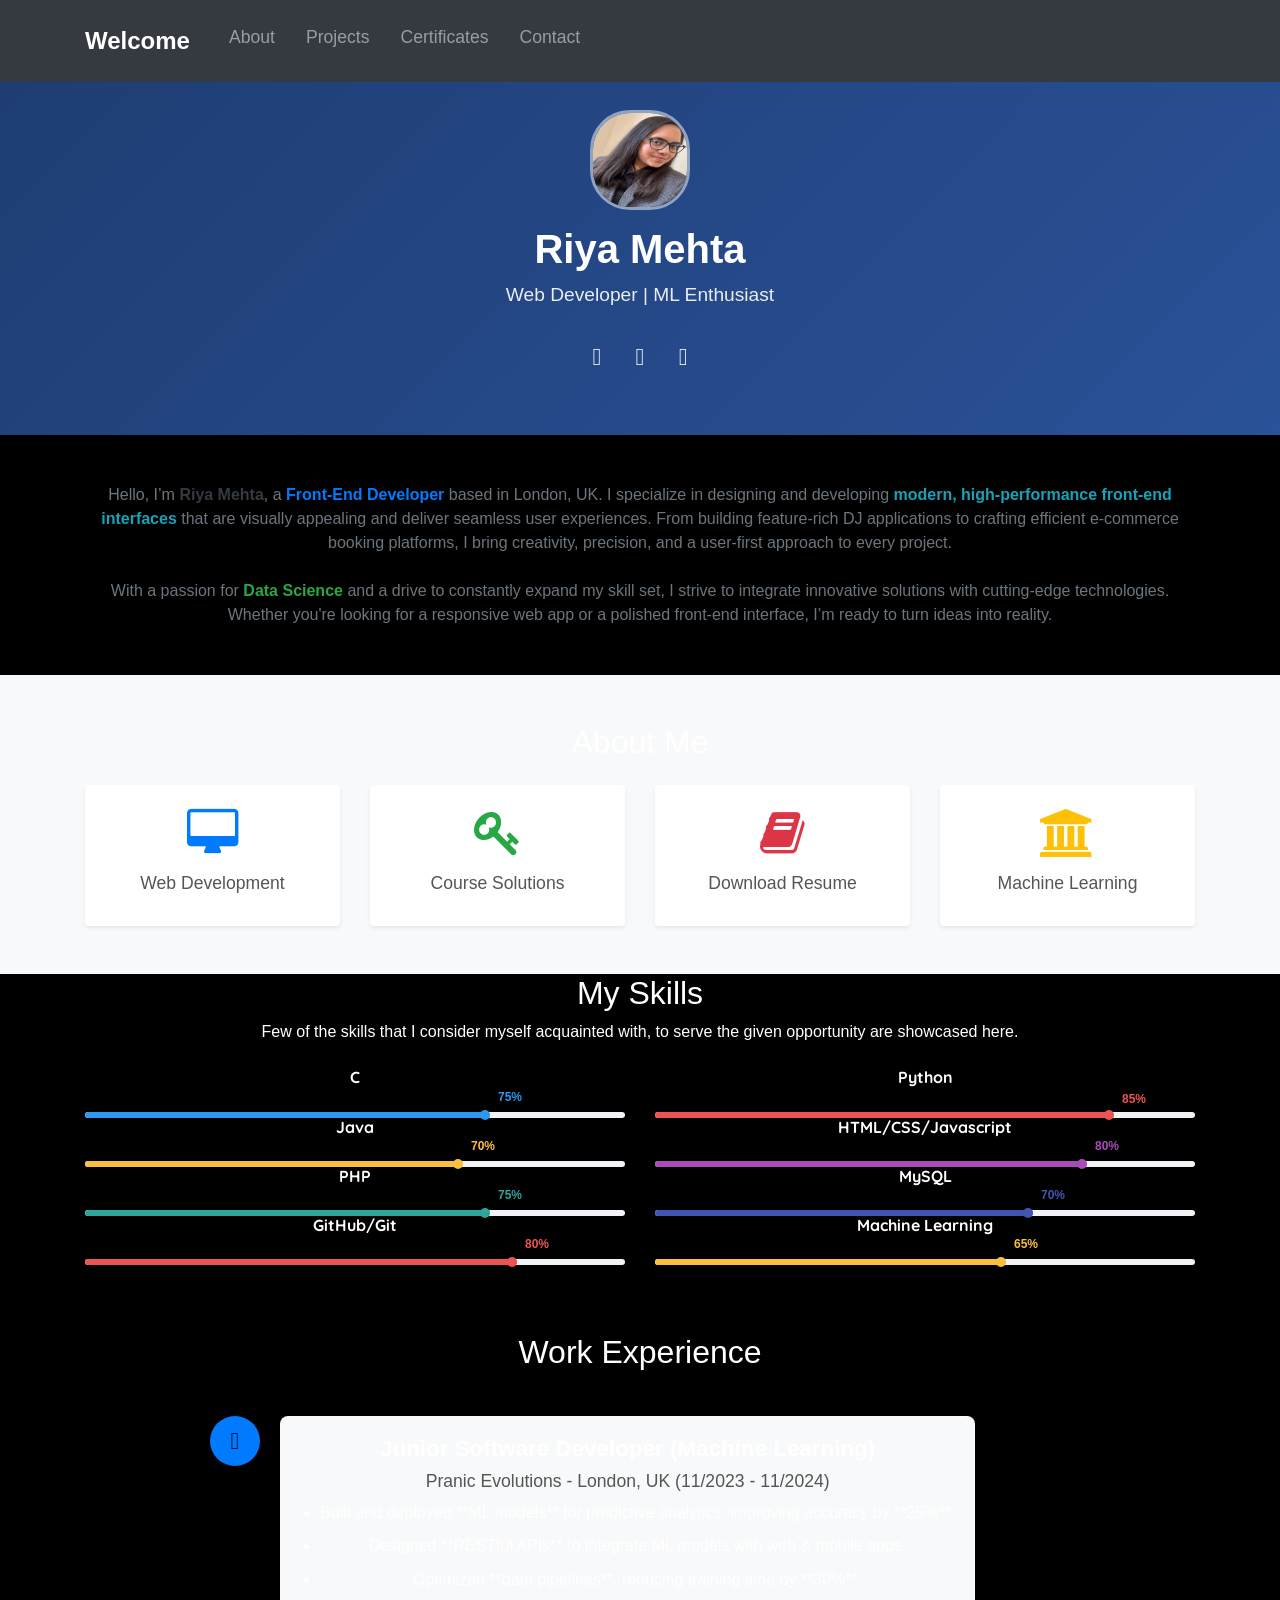
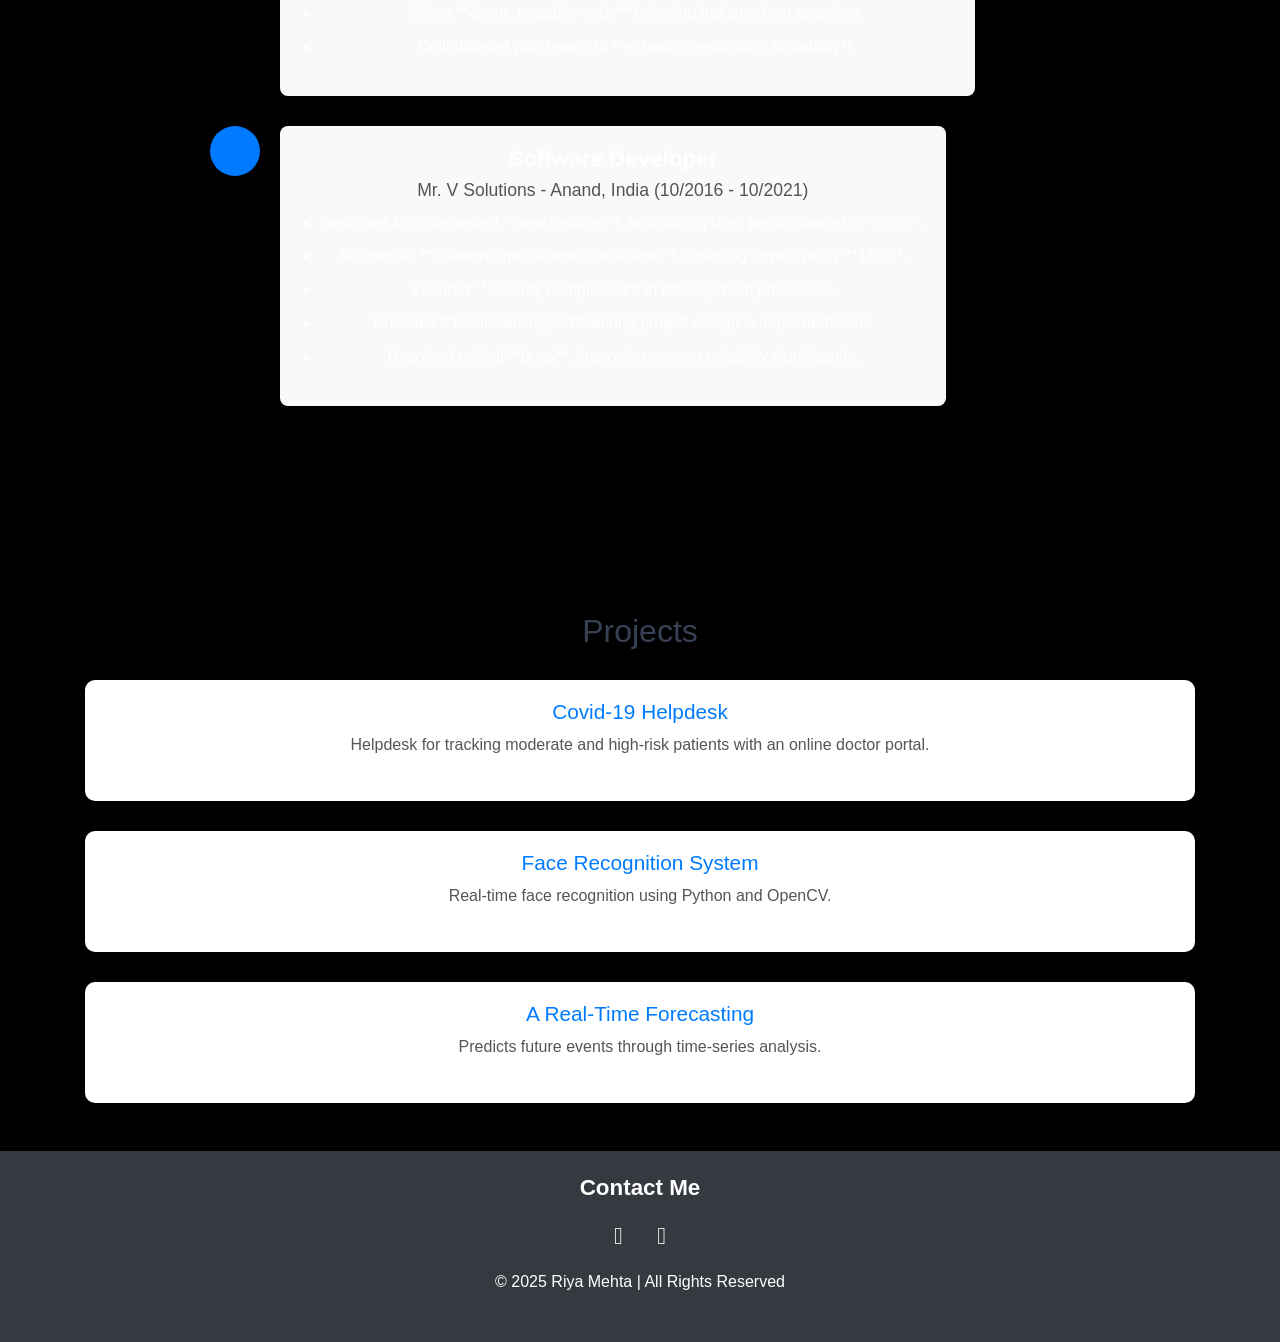
==== index.html @ 091dd5ef "Update index.html" ====
<!DOCTYPE html>
<html lang="en">
<head>
    <meta charset="UTF-8">
    <meta name="viewport" content="width=device-width, initial-scale=1.0">
    <title>Riya Mehta Portfolio</title>
	<!-- Bootstrap & Fonts -->
    <meta http-equiv="X-UA-Compatible" content="IE=edge">
<link rel="shortcut icon" href="https://img.icons8.com/color/48/000000/hearts.png" type="image/x-icon" />
<link rel="stylesheet" href="https://stackpath.bootstrapcdn.com/bootstrap/4.3.1/css/bootstrap.min.css"
            integrity="sha384-ggOyR0iXCbMQv3Xipma34MD+dH/1fQ784/j6cY/iJTQUOhcWr7x9JvoRxT2MZw1T" crossorigin="anonymous">
            <link rel="stylesheet" href="https://cdnjs.cloudflare.com/ajax/libs/font-awesome/4.7.0/css/font-awesome.min.css">
        <link rel='stylesheet' href='https://fonts.googleapis.com/css?family=Indie+Flower'>
        <link rel='stylesheet' href='https://maxcdn.bootstrapcdn.com/font-awesome/4.5.0/css/font-awesome.min.css'>
        <link href="https://fonts.googleapis.com/css?family=Quicksand:300,400,500,700" rel="stylesheet">
        <link href="https://fonts.googleapis.com/css?family=Playfair+Display:400,400i,700" rel="stylesheet">

        <link rel="stylesheet" href="css/style.css">
        <link rel="stylesheet" href="css/animate.css">
        <link rel="stylesheet" href="css/flexslider.css">
        <link rel="stylesheet" href="css/services.css">

    </head>
    <body> <!-- Navigation Menu -->
    <nav class="navbar navbar-expand-lg navbar-dark bg-dark fixed-top">
        <div class="container">
            <a class="navbar-brand" href="#">Welcome</a>
            <button class="navbar-toggler" type="button" data-bs-toggle="collapse" data-bs-target="#navbarNav">
                <span class="navbar-toggler-icon"></span>
            </button>
            <div class="collapse navbar-collapse" id="navbarNav">
                <ul class="navbar-nav ms-auto">
                    <li class="nav-item"><a class="nav-link" href="#about.html">About</a></li>
                    <li class="nav-item"><a class="nav-link" href="#projects.html">Projects</a></li>
                    <li class="nav-item"><a class="nav-link" href="#certificates.html">Certificates</a></li>
                    <li class="nav-item"><a class="nav-link" href="#contact.html">Contact</a></li>
                </ul>
            </div>
        </div>
    </nav>
    <header class="header text-center">
    <div class="container">
        <img class="profile-img" src="img/myphoto.jpeg" alt="Profile">
        <h1 class="name">Riya Mehta</h1>
        <p class="tagline">Web Developer | ML Enthusiast</p>
        <div class="social-icons">
            <a href="https://github.com/21-ri" class="icon github"><i class="fab fa-github"></i></a>
            <a href="https://www.youtube.com/channel/UCoXu9qyuPBVsBDLr-6SK8CA" class="icon youtube"><i class="fab fa-youtube"></i></a>
            <a href="https://www.linkedin.com/in/riya-mehtap" class="icon linkedin"><i class="fab fa-linkedin"></i></a>
        </div>
    </div>
</header>
 <div class="content container p-4 shadow-lg rounded">
    <h2 class="section-title text-center mb-4"></h2>
    <p class="summary-text text-muted fs-5">
        Hello, I’m <strong class="text-dark">Riya Mehta</strong>, a <strong class="text-primary">Front-End Developer</strong> based in London, UK. I specialize in designing and developing 
        <strong class="text-info">modern, high-performance front-end interfaces</strong> that are visually appealing and deliver seamless user experiences. From building feature-rich DJ applications 
        to crafting efficient e-commerce booking platforms, I bring creativity, precision, and a user-first approach to every project.
    </p>
    <p class="summary-text text-muted fs-5">
        With a passion for <strong class="text-success">Data Science</strong> and a drive to constantly expand my skill set, I strive to integrate innovative solutions with cutting-edge technologies. 
        Whether you're looking for a responsive web app or a polished front-end interface, I’m ready to turn ideas into reality.
    </p>
</div>

   <section class="colorlib-about py-5 bg-light" data-section="about">
    <div class="container">
        <h2 class="text-center mb-4">About Me</h2>
        <div class="row row-cols-1 row-cols-md-2 row-cols-lg-4 g-4">
            
            <div class="col">
                <a href="web_projects/index.html" class="text-decoration-none">
                    <div class="card text-center shadow-sm p-4 border-0 service-box">
                        <i class="fa fa-desktop fa-3x text-primary mb-3"></i>
                        <h4 class="fw-bold">Web Development</h4>
                    </div>
                </a>
            </div>

            <div class="col">
                <a href="web_projects/index2.html" class="text-decoration-none">
                    <div class="card text-center shadow-sm p-4 border-0 service-box">
                        <i class="fa fa-key fa-3x text-success mb-3"></i>
                        <h4 class="fw-bold">Course Solutions</h4>
                    </div>
                </a>
            </div>

            <div class="col">
                <a href="web_projects/index3.html" class="text-decoration-none">
                    <div class="card text-center shadow-sm p-4 border-0 service-box">
                        <i class="fa fa-book fa-3x text-danger mb-3"></i>
                        <h4 class="fw-bold">Download Resume</h4>
                    </div>
                </a>
            </div>

            <div class="col">
                <a href="web_projects/index4.html" class="text-decoration-none">
                    <div class="card text-center shadow-sm p-4 border-0 service-box">
                        <i class="fa fa-university fa-3x text-warning mb-3"></i>
                        <h4 class="fw-bold">Machine Learning</h4>
                    </div>
                </a>
            </div>

        </div>
    </div>
</section>

    <section class="skills-call-container" class="text-center mb-4>
        <!-- Skills Section -->
        <div id="skills-section" >
          <h2> My Skills </h2>
          <p class="animate-box" data-animate-effect="fadeInLeft">Few of the skills that I consider myself
            acquainted with, to serve the given opportunity are showcased here.</p>
        <div class="container">
            <div class="row">
                <script type="text/javascript">
                    var skills = ["C", "Python", "Java", "HTML/CSS/Javascript", "PHP", "MySQL", "GitHub/Git",
                        "Machine Learning"
                    ];
                    var value = [75, 85, 70, 80, 75, 70, 80, 65];
                    for (let i = 0; i < skills.length; i++) {
                        var dir = (i % 2 == 0) ? "Right" : "Left";
                        document.write(
                            '<div class="col-md-6 animate-box" data-animate-effect="fadeIn' + dir + '">\
                          <div class="progress-wrap">\
                              <h3>' + skills[i] + '</h3>\
                              <div class="progress">\
                                  <div class="progress-bar color-' + (i + 1) +
                            '" role="progressbar" aria-valuenow="' + value[i] +
                            '" aria-valuemin="0" aria-valuemax="100" style="width:' + value[i] + '%">\
                                      <span>' + value[i] + '%</span>\
                                  </div>\
                              </div>\
                          </div>\
                      </div>');
                    }

                </script>
            </div>
        </div></div>
    
<section id="work-experience" class="content py-5">
    <div class="container">
        <div class="experience-container">
            <h2 class="text-center mb-4">Work Experience</h2>

            <div class="timeline">
                <!-- Job 1: Pranic Evolutions -->
                <div class="timeline-item">
                    <div class="timeline-icon"><i class="fas fa-code"></i></div>
                    <div class="timeline-content">
                        <h3>Junior Software Developer (Machine Learning)</h3>
                        <h4>Pranic Evolutions - London, UK (11/2023 - 11/2024)</h4>
                        <ul>
                            <li>Built and deployed **ML models** for predictive analytics, improving accuracy by **25%**.</li>
                            <li>Designed **RESTful APIs** to integrate ML models with web & mobile apps.</li>
                            <li>Optimized **data pipelines**, reducing training time by **30%**.</li>
                            <li>Wrote **clean, reusable code** following industry best practices.</li>
                            <li>Collaborated with teams to **enhance application scalability**.</li>
                        </ul>
                    </div>
                </div>

                <!-- Job 2: Mr. V Solutions -->
                <div class="timeline-item">
                    <div class="timeline-icon"><i class="fas fa-laptop-code"></i></div>
                    <div class="timeline-content">
                        <h3>Software Developer</h3>
                        <h4>Mr. V Solutions - Anand, India (10/2016 - 10/2021)</h4>
                        <ul>
                            <li>Designed & implemented **new features**, boosting system performance by **20%**.</li>
                            <li>Automated **software maintenance workflows**, reducing downtime by **15%**.</li>
                            <li>Ensured **security compliance** in development processes.</li>
                            <li>Provided **technical support** during project design & implementation.</li>
                            <li>Resolved critical **bugs**, improving system reliability significantly.</li>
                        </ul>
                    </div>
                </div>
            </div>
        </div>
    </div>
</section>


                <div class="container">
                    <div class="row">
                        <div class="col-md-12">
                            <div class="timeline-centered">
                                <script type="text/javascript">
                                    var timeSpan = ["May 2018 - June 2018", "May 2019 - June 2019",
                                        
                                     ];
                                    
                                  
                                    var internType = [ "Wordpress Project",
                                        "Online Thearte Ticket System"
                                    ];
                                    var descriptions = [
                                        "Project on developing eCommerce website using Wordpress.",
                                        "Online ticket booking system using html,css and javascript ."   
										];
									var urls = [ " https://github.com/21-ri/Spd-Sales--wordpress.gitss"https://github.com/21-ri/OnlineThearteTicketSystem.git"
									      
									];
                                    var iclass = ["code", "user"];
                                    var color = [5, 1, 2];
                                    for (let i = 0; i < AT.length; i++) {
                                        var dir = (i % 2 == 0) ? "Right" : "Left";
                                        document.write(
                                            '<article class="timeline-entry animate-box" data-animate-effect="fadeIn' +
                                            dir + '">\
										<div class="timeline-entry-inner">\
											<div class="timeline-icon color-' + color[i] + '">\
												<i class="fa fa-' + iclass[i] + '"></i>\
											</div>\
											<div class="timeline-label">\
												<h2><a href="#">' + AT[i] + '</a> <span>' + timeSpan[i] + '</span></h2>\
												<p><strong><a href="#">' + internType[i] + '</a></strong>\
													<br> ' + descriptions[i] + '</p>\
												<p></p>\
											</div>\
										</div>\
									</article>');
                                    }

                                </script>
                                <article class="timeline-entry begin animate-box" data-animate-effect="fadeInBottom">
                                    
                                    </div>
                                </article>
                            </div>
                        </div>
                    </div>
                </div>
                <div>
        </section>

<!-- Projects Section with Slider -->
<section id="projects" class="content py-5">
    <div class="container">
        <h2 class="text-center mb-4">Projects</h2>
        <div class="owl-carousel projects-slider">
            <div class="project-card">
                <a href="https://github.com/21-ri/covid19.git" target="_blank">
                    <div class="project-content">
                        <h4>Covid-19 Helpdesk</h4>
                        <p>Helpdesk for tracking moderate and high-risk patients with an online doctor portal.</p>
                    </div>
                </a>
            </div>

            <div class="project-card">
                <a href="https://github.com/21-ri/Face-Recognition-using-Python.git" target="_blank">
                    <div class="project-content">
                        <h4>Face Recognition System</h4>
                        <p>Real-time face recognition using Python and OpenCV.</p>
                    </div>
                </a>
            </div>

            <div class="project-card">
                <a href="https://github.com/21-ri/Time-Series-Forecasting-.git" target="_blank">
                    <div class="project-content">
                        <h4>A Real-Time Forecasting</h4>
                        <p>Predicts future events through time-series analysis.</p>
                    </div>
                </a>
            </div>
        </div>
    </div>
</section>
	   

    </body>
<!-- Modern Footer -->
<footer class="footer bg-dark text-white text-center py-4">
    <div class="container">
        <h3>Contact Me</h3>
        <div class="social-icons mt-3">
            <a href="https://www.facebook.com/riy.mehta.5" class="icon facebook"><i class="fab fa-facebook"></i></a>
            <a href="mailto:riyamehta2095.rm@gmail.com" class="icon email"><i class="fas fa-envelope"></i></a>
        </div>
        <p class="mt-3">&copy; 2025 Riya Mehta | All Rights Reserved</p>
    </div>
</footer>
</html>
---- css/style.css ----
/* General Styles */
body 
{
  margin: 0;
  font-family: Arial, sans-serif;
  perspective: 300px; /* Enables 3D perspective */
  background: #000; /* Dark background */
  color: #fff;
  text-align: center;
}


/* Header Section */
.header {
    background: linear-gradient(135deg, #1e3c72 0%, #2a5298 100%);
    padding: 60px 0;
    color: white;
    text-align: center;
    position: relative;
}
/* Transparent Navbar */
.navbar {
    background: transparent; /* Makes the navbar fully transparent */
    padding: 15px 0;
    transition: background 0.3s ease-in-out;
    position: fixed;
    width: 100%;
    top: 0;
    left: 0;
    z-index: 1000;
}

/* Add a slight background color when scrolling */
.navbar.scrolled {
    background: rgba(0, 0, 0, 0.7); /* Semi-transparent black */
    backdrop-filter: blur(10px); /* Glassmorphism effect */
}

/* Navbar Links */
.navbar-brand {
    font-size: 1.5rem;
    font-weight: bold;
    color: white;
}

.navbar-nav .nav-link {
    color: white;
    font-size: 1.1rem;
    margin-left: 15px;
    transition: color 0.3s ease-in-out;
}

.navbar-nav .nav-link:hover {
    color: #007bff;
}

/* PROFILE IMAGE */
.profile-img {
    width: 100px;
    height: 100px;
    border-radius: 40%;
    border: 3px solid rgba(255, 255, 255, 0.5);
    transition: transform 0.3s ease-in-out, box-shadow 0.3s ease-in-out;
    margin-top: 50px;
}

.profile-img:hover {
    transform: scale(1.1);
    box-shadow: 0 10px 20px rgba(255, 255, 255, 0.2);
}
/* NAME & TAGLINE */
.name {
    font-size: 2.5rem;
    font-weight: bold;
    margin-top: 15px;
}

.tagline {
    font-size: 1.2rem;
    opacity: 0.9;
}
/* SOCIAL ICONS */
.social-icons {
    margin-top: 20px;
}

.icon {
    font-size: 30px;
    margin: 0 15px;
    color: white;
    text-decoration: none;
    display: inline-block;
    transition: transform 0.3s, color 0.3s, box-shadow 0.3s;
}

.github:hover {
    color: #333;
    transform: translateY(-5px);
}

.youtube:hover {
    color: #ff0000;
    transform: translateY(-5px);
}

.linkedin:hover {
    color: #0077b5;
    transform: translateY(-5px);
}


/* Summary Section */
content {
    padding: 40px 20px;
    background: #f9f9f9; /* Subtle background */
    border-radius: 10px; /* Rounded edges */
    box-shadow: 0 4px 6px rgba(0, 0, 0, 0.1); /* Light shadow */
    text-align: center; /* Center-align content */
    max-width: 800px; /* Set max-width for readability */
    margin: 40px auto; /* Center horizontally with spacing */
    font-family: 'Quicksand', sans-serif;
} 


/* Skills Section */
#skills-section {
  flex: 1;                      /* Flex item to take equal space */
  background-color: #ffffff;       /* Background color for the Skills section */
  padding: 20px;                /* Inner padding */
  border-radius: 10px;          /* Rounded corners */
  box-shadow: 0 4px 6px rgba(0, 0, 0, 0.1); /* Subtle shadow */
  color: #000000;                  /* Text color */
  max-width: 48%;               /* Set max width for better alignment */
  text-align: center;           /* Center-align text */
  margin-top: 50px
}

#skills-section h2 {
  font-size: 28px;
  margin-bottom: 15px;
}

.skills-list {
  list-style-type: none;         /* Remove bullets */
  padding: 0;
}

.skills-list li {
  font-size: 18px;
  margin: 10px 0;
  color: #ddd;
}

/* Work Experience */
/* WORK EXPERIENCE CONTAINER */
.experience-container {
    max-width: 900px;
    background: black;
    padding: 20px;
    border-radius: 12px;
    box-shadow: 0 5px 15px rgba(0, 0, 0, 0.1);
    margin: 0 auto; /* Centers the container */
    transition: transform 0.3s ease-in-out;
  
}

.experience-container:hover {
    transform: translateY(-5px);
}

/* TIMELINE */
.timeline {
    position: relative;
    padding: 20px 0;
}

.timeline-item {
    display: flex;
    align-items: flex-start;
    margin-bottom: 30px;
    position: relative;
}

.timeline-icon {
    width: 50px;
    height: 50px;
    background: #007bff;
    color: black;
    border-radius: 50%;
    display: flex;
    align-items: center;
    justify-content: center;
    font-size: 24px;
    margin-right: 20px;
}

.timeline-content {
    background: #f8f9fa;
    padding: 20px;
    border-radius: 8px;
    box-shadow: 0 5px 10px rgba(0, 0, 0, 0.05);
    transition: transform 0.3s ease-in-out;
}

.timeline-content:hover {
    transform: translateY(-5px);
}

/* TEXT STYLES */
h3 {
    font-size: 1.4rem;
    font-weight: bold;
}

h4 {
    font-size: 1.1rem;
    color: #555;
}

ul {
    padding-left: 20px;
}

ul li {
    margin-bottom: 8px;
    line-height: 1.6;
}

/* web projects */
/* Project Section with Slider */
.projects-slider {
    margin-top: 30px;
}

.project-card {
    background: #ffffff;
    margin-top: 30px;
    padding: 20px;
    border-radius: 10px;
    box-shadow: 0 5px 15px rgba(0, 0, 0, 0.1);
    text-align: center;
    transition: transform 0.3s ease-in-out;
}

.project-card:hover {
    transform: translateY(-5px);
}

.project-content h4 {
    color: #007bff;
    font-size: 1.3rem;
}

.project-content p {
    color: #555;
}

/* Footer */
.footer {
    background: #1e1e1e;
}

.social-icons a {
    color: white;
    font-size: 24px;
    margin: 0 15px;
    transition: color 0.3s ease-in-out;
}

.facebook:hover {
    color: #3b5998;
}

.email:hover {
    color: #ff6f61;
}
#resume 
.resume-section {
    text-align: center;
    margin: 50px 0;
    padding: 20px;
    background-color: #f9f9f9;
    border-radius: 10px;
    box-shadow: 0 4px 6px rgba(0, 0, 0, 0.1);
}

.resume-section h2 {
    font-family: 'Playfair Display', serif;
    font-size: 2.5rem;
    color: #333;
    margin-bottom: 10px;
}

.resume-section p {
    font-size: 1.2rem;
    color: #555;
    margin-bottom: 20px;
}

.btn-download {
    display: inline-block;
    padding: 12px 20px;
    background-color: #ff6f61;
    color: #fff;
    font-size: 1.2rem;
    font-family: 'Quicksand', sans-serif;
    text-decoration: none;
    border-radius: 25px;
    transition: background-color 0.3s ease;
}

.btn-download:hover {
    background-color: #ff3c2f;
}

.btn-download i {
    margin-right: 10px;
}

#portfolio h2,
#contact h2 {
  font-size: 40px;
  margin: 0 0 15px 0;
}
.panel {
  font-family: 'Indie Flower', cursive;
  width:100%;
}


/* Animations */
@keyframes rotateY {
  from {
      transform: rotateY(0);
  }
  to {
      transform: rotateY(360deg);
  }
}

@keyframes float {
  0%, 100% {
      transform: translateY(0);
  }
  50% {
      transform: translateY(-10px);
  }
}
---- css/services.css ----
p {
  margin-bottom: 1.5em;
  font-family: 'Montserrat', sans-serif;
}
a {
  color: #2c98f0;
  -webkit-transition: 0.5s;
  -o-transition: 0.5s;
  transition: 0.5s; }
  a:hover, a:active, a:focus {
    color: #2c98f0;
    outline: none;
    text-decoration: none !important; }
figure {
  margin-bottom: 2.5em;
  float: left;
  width: 100%; }
  figure figcaption {
    font-size: 16px;
    width: 80%;
    margin: 20px auto 0px auto;
    color: #b3b3b3;
    font-style: italic;
    font-family: "Quicksand", Arial, sans-serif; }
    @media screen and (max-width: 480px) {
      figure figcaption {
        width: 100%; } }

::-webkit-selection {
  color: #fff;
  background: #2c98f0; }

::-moz-selection {
  color: #fff;
  background: #2c98f0; }

::selection {
  color: #fff;
  background: #2c98f0; }

#colorlib-page {
  width: 100%;
  overflow: hidden;
  position: relative; }

#colorlib-aside {
  padding-top: 3em;
  padding-bottom: 1px;
  float:left;
  width: 300px;
  position: fixed;
  z-index: 1001;
    background-color: #f2f3f7;
  -webkit-transition: 0.5s;
  -o-transition: 0.5s;
  transition: 0.5s; }
  @media screen and (max-width: 768px) {
    #colorlib-aside {
      width: 300px;
      -moz-transform: translateX(-300px);
      -webkit-transform: translateX(-300px);
      -ms-transform: translateX(-300px);
      -o-transform: translateX(-300px);
      transform: translateX(-300px);
      padding-top: 4em;
	  background-color: #f2f3f7;
        height: auto;
      } }
  #colorlib-aside .author-img {
    width: 150px;
    height: 150px;
    margin: 0 auto;
    margin-bottom: 30px;
    -webkit-border-radius: 50%;
    -moz-border-radius: 50%;
    -ms-border-radius: 50%;
    border-radius: 50%;
    border: 3px solid white;}
#colorlib-aside h1{
    color: #000;
  font-family: 'Raleway', sans-serif;
}
  #colorlib-aside .position {
    display: block;
    margin-bottom: 2em;
    font-size: 12px;
    text-transform: uppercase; }
  #colorlib-aside #colorlib-logo {
    text-align: right;
    font-weight: 700;
    font-size: 30px;
    margin-bottom: .5em;
    display: block;
    width: 100%; }
    #colorlib-aside #colorlib-logo a {
      display: block;
      text-align: center;
      color: #000;
      padding-right: .3em;}
  #colorlib-aside #colorlib-main-menu {
    display: block;
    width: 100%; }
    #colorlib-aside #colorlib-main-menu .collapse {
      display: block !important; }
    #colorlib-aside #colorlib-main-menu ul {
      text-align: center;
      margin: 0;
      padding: 0; }
      @media screen and (max-width: 768px) {
        #colorlib-aside #colorlib-main-menu ul {
          margin: 0 0 2em 0; } }
      #colorlib-aside #colorlib-main-menu ul li {
        margin: 0 0 10px 0;
        padding: 0;
        list-style: none;
        font-size: 12px;
        font-weight: 500;
        text-transform: uppercase;
        letter-spacing: 1px; }
        #colorlib-aside #colorlib-main-menu ul li a {
          color: rgba(0, 0, 0, 0.7);
          text-decoration: none;
          position: relative;
          padding: 10px 0;
          font-family: "Quicksand", Arial, sans-serif;
          -webkit-transition: 0.3s;
          -o-transition: 0.3s;
          transition: 0.3s; }
          #colorlib-aside #colorlib-main-menu ul li a:after {
            content: "";
            position: absolute;
            height: 1px;
            bottom: 7px;
            left: 0;
            right: 0;
            background-color: #2c98f0;
            visibility: hidden;
            -webkit-transform: scaleX(0);
            -moz-transform: scaleX(0);
            -ms-transform: scaleX(0);
            -o-transform: scaleX(0);
            transform: scaleX(0);
            -webkit-transition: all 0.3s cubic-bezier(0.175, 0.885, 0.32, 1.275);
            -moz-transition: all 0.3s cubic-bezier(0.175, 0.885, 0.32, 1.275);
            -ms-transition: all 0.3s cubic-bezier(0.175, 0.885, 0.32, 1.275);
            -o-transition: all 0.3s cubic-bezier(0.175, 0.885, 0.32, 1.275);
            transition: all 0.3s cubic-bezier(0.175, 0.885, 0.32, 1.275); }
          #colorlib-aside #colorlib-main-menu ul li a:hover {
            text-decoration: none;
            color: black; }
            #colorlib-aside #colorlib-main-menu ul li a:hover:after {
              visibility: visible;
              -webkit-transform: scaleX(1);
              -moz-transform: scaleX(1);
              -ms-transform: scaleX(1);
              -o-transform: scaleX(1);
              transform: scaleX(1); }
        #colorlib-aside #colorlib-main-menu ul li.active a {
          color: #2c98f0; }
          #colorlib-aside #colorlib-main-menu ul li.active a:after {
            visibility: visible;
            -webkit-transform: scaleX(1);
            -moz-transform: scaleX(1);
            -ms-transform: scaleX(1);
            -o-transform: scaleX(1);
            transform: scaleX(1); }
  #colorlib-aside .colorlib-footer {
    font-size: 20px;
    text-align: center;
    font-weight: 400;
    color: rgba(0, 0, 0, 0.5);
    padding: 0 20px;
    width: 100%;}
    @media screen and (max-width: 768px) {
      #colorlib-aside .colorlib-footer {
        position: fixed;
        height: auto;} }
    #colorlib-aside .colorlib-footer span {
      display: block;}
    #colorlib-aside .colorlib-footer ul {
      padding: 0 20px;
      margin: 0 0 10px 0; }
      #colorlib-aside .colorlib-footer ul li {
        padding: 0 20px;
        margin: 0 0 10px 0;
        display: inline;
        list-style: none; }
#colorlib-aside .colorlib-footer h3 {
    font-family:inherit;
          padding: 4px; }
#colorlib-aside .colorlib-footer h3 a
{
    color: #FF722C;
    font-size: 18px;
}
#rcorners2 {
    border-radius: 15px;
  background: black;
  padding: 20px;
  width: 50%;
  height: 40px;
}
        #colorlib-aside .colorlib-footer ul li a {
          color: rgba(255, 255, 255, 0.3);
          padding: 4px; }
          #colorlib-aside .colorlib-footer ul li a:hover, #colorlib-aside .colorlib-footer ul li a:active, #colorlib-aside .colorlib-footer ul li a:focus {
            text-decoration: none;
            outline: none;
            color: black; }

.container-wrap {
  max-width: 1170px;
  margin: 0 auto; }

#colorlib-main {
  width: calc(100% - 300px);
  float: right;
  -webkit-transition: 0.5s;
  -o-transition: 0.5s;
  transition: 0.5s; }
  @media screen and (max-width: 768px) {
    #colorlib-main {
      width: 100%;
      padding: 0 1em; } }

#colorlib-hero {
  min-height: 500px;
  background: #fff url(../images/loader.gif) no-repeat center center;
  width: 100%;
  float: left;
  margin-bottom: 10em;
  clear: both; }
  #colorlib-hero .flexslider {
    border: none;
    z-index: 1;
    margin-bottom: 0; }
    #colorlib-hero .flexslider .slides {
      position: relative;
      overflow: visible; }
      #colorlib-hero .flexslider .slides li {
        background-repeat: no-repeat;
        background-size: cover;
        background-position: bottom center;
        min-height: 400px;
        position: relative; }
    #colorlib-hero .flexslider .flex-control-nav {
      bottom: 20px;
      z-index: 1000;
      left: 20px;
      float: left;
      width: auto; }
      @media screen and (max-width: 768px) {
        #colorlib-hero .flexslider .flex-control-nav {
          right: 20px;
          top: 100px; } }
      #colorlib-hero .flexslider .flex-control-nav li {
        display: block;
        margin-bottom: 10px; }
        #colorlib-hero .flexslider .flex-control-nav li a {
          background: rgba(0, 0, 0, 0.5);
          -webkit-box-shadow: none;
          box-shadow: none;
          width: 12px;
          height: 12px;
          cursor: pointer; }
          #colorlib-hero .flexslider .flex-control-nav li a.flex-active {
            cursor: pointer;
            background: transparent;
            border: 2px solid #2c98f0; }
    #colorlib-hero .flexslider .flex-direction-nav {
      display: none; }
    #colorlib-hero .flexslider .slider-text {
      display: table;
      opacity: 0;
      min-height: 500px;
      z-index: 9; }
      #colorlib-hero .flexslider .slider-text > .slider-text-inner {
        display: table-cell;
        vertical-align: middle;
        min-height: 700px;
        padding: 2.5em;
        position: relative; }
        @media screen and (max-width: 768px) {
          #colorlib-hero .flexslider .slider-text > .slider-text-inner {
            text-align: center; } }
        #colorlib-hero .flexslider .slider-text > .slider-text-inner h1, #colorlib-hero .flexslider .slider-text > .slider-text-inner h2 {
          margin: 0;
          padding: 0;
          color: black;
          font-family: "Playfair Display", Georgia, serif; }
        #colorlib-hero .flexslider .slider-text > .slider-text-inner h1 {
          margin-bottom: 20px;
          font-size: 60px;
          line-height: 1.3;
          font-weight: 700; }
          @media screen and (max-width: 768px) {
            #colorlib-hero .flexslider .slider-text > .slider-text-inner h1 {
              font-size: 28px; } }
        #colorlib-hero .flexslider .slider-text > .slider-text-inner h2 {
          font-size: 10px;
          line-height: 1.5;
          margin-bottom: 30px;
          font-weight: 300;
          font-family: "Quicksand", Arial, sans-serif; }
          #colorlib-hero .flexslider .slider-text > .slider-text-inner h2 a {
            color: rgba(44, 152, 240, 0.8);
            border-bottom: 1px solid rgba(44, 152, 240, 0.7); }
        #colorlib-hero .flexslider .slider-text > .slider-text-inner .heading-section {
          font-size: 50px; }
          @media screen and (max-width: 768px) {
            #colorlib-hero .flexslider .slider-text > .slider-text-inner .heading-section {
              font-size: 30px; } }
        #colorlib-hero .flexslider .slider-text > .slider-text-inner s
.colorlib-lead {
          font-size: 20px;
          color: #fff; }
        #colorlib-hero .flexslider .slider-text > .slider-text-inner p {
          margin-bottom: 0; }
        #colorlib-hero .flexslider .slider-text > .slider-text-inner .btn {
          font-size: 12px;
          text-transform: uppercase;
          letter-spacing: 2px;
          color: #000;
          padding: 10px 15px !important;
          border: none;
          font-weight: 400; }
          #colorlib-hero .flexslider .slider-text > .slider-text-inner .btn.btn-learn {
            color: #000;
            border: 1px solid #000;
            background: transparent !important; }
            #colorlib-hero .flexslider .slider-text > .slider-text-inner .btn.btn-learn:hover {
              background: transparent !important;
              border: 1px solid #000 !important; }
          @media screen and (max-width: 768px) {
            #colorlib-hero .flexslider .slider-text > .slider-text-inner .btn {
              width: 100%; } }

body.offcanvas {
  overflow-x: hidden; }
  body.offcanvas #colorlib-aside {
    -moz-transform: translateX(0);
    -webkit-transform: translateX(0);
    -ms-transform: translateX(0);
    -o-transform: translateX(0);
    transform: translateX(0);
    width: 300px;
    background-color: #f2f3f7;
    z-index: 999;
    position: fixed; }
  body.offcanvas #colorlib-main, body.offcanvas .colorlib-nav-toggle {
    top: 0;
    -moz-transform: translateX(300px);
    -webkit-transform: translateX(300px);
    -ms-transform: translateX(300px);
    -o-transform: translateX(300px);
    transform: translateX(300px); }

.colorlib-narrow-content {
  padding: 0 4.5em; }
  @media screen and (max-width: 878px) {
    .colorlib-narrow-content {
        width: 100%;
      padding: 0 1em; } }

.no-gutters {
  margin: 0;
  padding: 0; }

.colorlib-experience,
.colorlib-skills,
.colorlib-carousel,
.colorlib-blog,
.colorlib-work,
.colorlib-about,
.colorlib-project,
.colorlib-installation,
.colorlib-services,
.colorlib-footer,
.colorlib-contact{
  padding-top: 2em;
  padding-bottom: 0em;
  clear: both;
  width: 100%;
  display: block; }
  @media screen and (max-width: 768px) {
    .colorlib-experience,
    .colorlib-skills,
    .colorlib-carousel,
    .colorlib-blog,
    .colorlib-work,
    .colorlib-about,
    .colorlib-project,
    .colorlib-installation,
    .colorlib-services,
      .colorlib-contact{
      padding-top: 2em;
      padding-bottom: 0em; } }


#colorlib-footer2 {
    background: black;
    width: 100%;
    padding-bottom: 3em;
    padding-top: 2em;
    padding-right: 2em;

}
#colorlib-footer2 .h2{
    color: red;
    text-align: center;
}

.author-img {
  background-size: cover;
  background-position: center center;
  background-repeat: no-repeat;
  position: relative; }

.colorlib-heading {
  font-size: 18px;
  margin-bottom: 2em;
  font-weight: 700;
  text-transform: uppercase;
  letter-spacing: 5px;
  line-height: 1.8;
  position: relative; }
  .colorlib-heading span {
    display: block; }
  @media screen and (max-width: 768px) {
    .colorlib-heading {
      margin-bottom: 2em; } }

.heading-meta {
  margin-bottom: 15px;
  display: block;
  font-size: 10px;
  text-transform: uppercase;
  color: #999999;
  font-weight: 500;
  letter-spacing: 5px; }

.about-img, .project-img {
  width: 100%;
  height: 600px;
  margin-bottom: 10px;
margin-left: 10px;}

.about-desc h3, .project-desc h3 {
  font-size: 18px;
  text-transform: uppercase;
  letter-spacing: 5px;
  font-weight: 500; }

.hire {
  padding: 2em;
  background: #f9bf3f; }
  .hire h2 {
    line-height: 1.5; }
  .hire .btn-hire {
    color: #000;
    text-transform: uppercase;
    letter-spacing: 1px;
    bordeR: 1px solid #000;
    padding: 2px 10px; }

.fancy-collapse-panel .panel-default > .panel-heading {
  padding: 0; }

<!-----projectcss------------>
#projects {
  padding: 50px 15px;
  border-bottom: 1px solid #dcd9d9;
  text-align: center
}

#projects h2 {
  color: #374054;
  margin-bottom: 50px
}

.project {
  position: relative;
  max-width: 900px;
  margin: 0 auto 30px auto;
  overflow: hidden;
  background: #fff;
  border-radius: 4px
}

.project-image {
  float: left
}

.project-info {
  position: absolute;
  top: 50%;
  transform: translateY(-50%);
  margin-left: 300px;
  padding: 15px
}

.project-info h3 {
  font-size: 1.5em;
  font-weight: 300;
  color: #374054;
  margin: 0 0 15px 0
}

.project-info p {
  color: #74808a;
  margin: 0 0 15px 0;
  font-size: 0.9em
}

.no-image .project-info {
  position: relative;
  margin: 0;
  padding: 30px 15px;
  transform: none
}

#more-projects {
  display: none
}


.panel-heading a {
  padding: 20px 25px;
  display: block;
  width: 100%;
  font-weight: 500;
  font-size: 14px;
  letter-spacing: 1px;
  text-transform: uppercase;
  font-family: "Quicksand", Arial, sans-serif;
  background-color: #2c98f0;
  color: #fff;
  position: relative;
  -webkit-box-shadow: none !important;
  -moz-box-shadow: none !important;
  -ms-box-shadow: none !important;
  -o-box-shadow: none !important;
  box-shadow: none !important; }

.panel {
  -webkit-box-shadow: none !important;
  -moz-box-shadow: none !important;
  -ms-box-shadow: none !important;
  -o-box-shadow: none !important;
  box-shadow: none !important;
  border: none; }

.panel-heading a:after {
  font-family: "icomoon";
  content: "\e115";
  position: absolute;
  right: 20px;
  font-size: 14px;
  font-weight: 400;
  top: 50%;
  line-height: 1;
  margin-top: -7px; }

.panel-heading a.collapsed:after {
  content: "\e114"; }

.panel-heading a.collapsed {
  background: #f2f3f7;
  border: 1px solid #e6e6e6 !important;
  color: #333333; }

.panel-body {
  padding: 1.5em;
  margin-top: 5px;
  border: 1px solid #e6e6e6 !important; }

.timeline-centered {
  position: relative;
  margin-bottom: 30px; }

.timeline-centered:before, .timeline-centered:after {
  content: " ";
  display: table; }

.timeline-centered:after {
  clear: both; }

.timeline-centered:before, .timeline-centered:after {
  content: " ";
  display: table; }

.timeline-centered:after {
  clear: both; }

.timeline-centered:before {
  content: '';
  position: absolute;
  display: block;
  width: 4px;
  background: #f2f3f7;
  top: 20px;
  bottom: 20px;
  margin-left: 29px; }

.timeline-centered .timeline-entry {
  position: relative;
  margin-top: 5px;
  margin-left: 30px;
  margin-bottom: 10px;
  clear: both; }

.timeline-centered .timeline-entry .timeline-entry-inner {
  position: relative;
  margin-left: -20px; }

.timeline-centered .timeline-entry .timeline-entry-inner .timeline-icon {
  display: block;
  width: 40px;
  height: 40px;
  background: #2c98f0;
  -webkit-border-radius: 50%;
  -moz-border-radius: 50%;
  -ms-border-radius: 50%;
  border-radius: 50%;
  text-align: center;
  -moz-box-shadow: 0 0 0 5px #f2f3f7;
  -webkit-box-shadow: 0 0 0 5px #f2f3f7;
  box-shadow: 0 0 0 5px #f2f3f7;
  line-height: 40px;
  float: left; }
  .timeline-centered .timeline-entry .timeline-entry-inner .timeline-icon i {
    color: #fff; }
  .timeline-centered .timeline-entry .timeline-entry-inner .timeline-icon.color-2 {
    background: #ec5453; }
  .timeline-centered .timeline-entry .timeline-entry-inner .timeline-icon.color-3 {
    background: #f9bf3f; }
  .timeline-centered .timeline-entry .timeline-entry-inner .timeline-icon.color-4 {
    background: #a84cb8; }
  .timeline-centered .timeline-entry .timeline-entry-inner .timeline-icon.color-5 {
    background: #2fa499; }
  .timeline-centered .timeline-entry .timeline-entry-inner .timeline-icon.color-none {
    background: #fff;
    width: 20px;
    height: 20px;
    margin-left: 10px; }

.timeline-centered .timeline-entry .timeline-entry-inner .timeline-label {
  position: relative;
  background: #f2f3f7;
  padding: 1.5em;
  margin-left: 60px;
  -webkit-background-clip: padding-box;
  -moz-background-clip: padding;
  background-clip: padding-box; }

.timeline-centered .timeline-entry .timeline-entry-inner .timeline-label:after {
  content: '';
  display: block;
  position: absolute;
  width: 0;
  height: 0;
  border-style: solid;
  border-width: 9px 9px 9px 0;
  border-color: transparent #f2f3f7 transparent transparent;
  left: 0;
  top: 10px;
  margin-left: -9px; }

.timeline-centered .timeline-entry .timeline-entry-inner .timeline-label p + p {
  margin-top: 15px; }

.timeline-centered .timeline-entry .timeline-entry-inner .timeline-label h2 {
  font-size: 20px;
  font-family: "Quicksand", Arial, sans-serif;
  font-weight: 500; }

.timeline-centered .timeline-entry .timeline-entry-inner .timeline-label h2 a {
  color: #000; }

.timeline-centered .timeline-entry .timeline-entry-inner .timeline-label h2 span {
  -webkit-opacity: .4;
  -moz-opacity: .4;
  opacity: .4;
  -ms-filter: alpha(opacity=40);
  filter: alpha(opacity=40);
  font-size: 16px; }

.services {
  margin-bottom: 30px;
  padding: 1.5em;
  -webkit-box-shadow: 0px 0px 56px -8px rgba(0, 0, 0, 0.17);
  -moz-box-shadow: 0px 0px 56px -8px rgba(0, 0, 0, 0.17);
  -ms-box-shadow: 0px 0px 56px -8px rgba(0, 0, 0, 0.17);
  -o-box-shadow: 0px 0px 56px -8px rgba(0, 0, 0, 0.17);
  box-shadow: 0px 0px 56px -8px rgba(0, 0, 0, 0.17);
  border-bottom: 2px solid #2c98f0; }
  .services .icon2 {
    display: block;
    margin-bottom: 20px; }
    .services .icon2 i {
      font-size: 30px;
      color: #2c98f0; }
  .services h3 {
    font-family: "Quicksand", Arial, sans-serif;
    font-size: 16px;
    font-weight: 500; }
  .services p {
      font-family: "Quicksand", Arial, sans-serif;
      color: #444;
      font-size: 12px;
      font-weight: 100; }
  .services.color-2 {
    border-bottom: 2px solid #ec5453; }
    .services.color-2 .icon2 i {
      color: #ec5453; }
  .services.color-3 {
    border-bottom: 2px solid #f9bf3f; }
    .services.color-3 .icon2 i {
      color: #f9bf3f; }
  .services.color-4 {
    border-bottom: 2px solid #a84cb8; }
    .services.color-4 .icon2 i {
      color: #a84cb8; }
  .services.color-5 {
    border-bottom: 2px solid #2fa499; }
  .services.color-6 {
    border-bottom: 2px solid #4054b2; }

.services {
  margin-bottom: 10px;
  position: relative;
  z-index: 0; }
  @media screen and (max-width: 768px) {
    .services {
      margin-bottom: 4em; } }
  .services .icon {
    position: absolute;
    top: -20px;
    left: 0;
    right: 0;
    width: 100px;
    height: 50px;
    display: table;
    margin: 0 auto;
    background: #2c98f0; }
    .services .icon:before, .services .icon:after {
      position: absolute;
      left: 0;
      right: 0;
      content: ''; }
    .services .icon:before {
      top: -30px;
      width: 0;
      height: 0;
      border-style: solid;
      border-width: 0 50px 30px 50px;
      border-color: transparent transparent #2c98f0 transparent; }
    .services .icon:after {
      bottom: -30px;
      width: 0;
      height: 0;
      border-style: solid;
      border-width: 30px 50px 0 50px;
      border-color: #2c98f0 transparent transparent transparent; }
    .services .icon i {
      font-size: 30px;
      color: #fff;
      z-index: 1;
      display: table-cell;
      vertical-align: middle; }
  .services .desc {
    margin-top: 60px; }
    .services .desc h3 {
      font-size: 16px;
      font-weight: 700;
      text-transform: uppercase; }
  .services.color-2 .icon {
    background: #ec5453; }
    .services.color-2 .icon:before {
      border-color: transparent transparent #ec5453 transparent; }
    .services.color-2 .icon:after {
      border-color: #ec5453 transparent transparent transparent; }
  .services.color-3 .icon {
    background: #f9bf3f; }
    .services.color-3 .icon:before {
      border-color: transparent transparent #f9bf3f transparent; }
    .services.color-3 .icon:after {
      border-color: #f9bf3f transparent transparent transparent; }
  .services.color-4 .icon {
    background: #a84cb8; }
    .services.color-4 .icon:before {
      border-color: transparent transparent #a84cb8 transparent; }
    .services.color-4 .icon:after {
      border-color: #a84cb8 transparent transparent transparent; }
  .services.color-5 .icon {
    background: #2fa499; }
    .services.color-5 .icon:before {
      border-color: transparent transparent #2fa499 transparent; }
    .services.color-5 .icon:after {
      border-color: #2fa499 transparent transparent transparent; }
  .services.color-6 .icon {
    background: #4054b2; }
    .services.color-6 .icon:before {
      border-color: transparent transparent #4054b2 transparent; }
    .services.color-6 .icon:after {
      border-color: #4054b2 transparent transparent transparent; }

.progress-wrap h3 {
  font-size: 16px;
  font-family: "Quicksand", Arial, sans-serif;
  margin-bottom: 10px; }

.progress {
  height: 6px;
  -webkit-box-shadow: none;
  box-shadow: none;
  background: #f2f3f7;
  overflow: visible; }

.progress-bar {
  background: #2c98f0;
  -webkit-box-shadow: none;
  box-shadow: none;
  font-size: 12px;
  line-height: 1.2;
  color: #000;
  font-weight: 600;
  text-align: right;
  position: relative;
  overflow: visible;
  -webkit-border-radius: 8px;
  -moz-border-radius: 8px;
  -ms-border-radius: 8px;
  border-radius: 8px; }
  .progress-bar:after {
    position: absolute;
    top: -2px;
    right: 0;
    width: 10px;
    height: 10px;
    content: '';
    background: #2c98f0;
    -webkit-border-radius: 50%;
    -moz-border-radius: 50%;
    -ms-border-radius: 50%;
    border-radius: 50%; }
  .progress-bar span {
    position: absolute;
    top: -22px;
    right: -32px; }
  .progress-bar.color-1 {
    background: #2c98f0; }
    .progress-bar.color-1:after {
      background: #2c98f0; }
    .progress-bar.color-1 span {
      color: #2c98f0; }
  .progress-bar.color-2 {
    background: #ec5453; }
    .progress-bar.color-2:after {
      background: #ec5453; }
    .progress-bar.color-2 span {
      color: #ec5453;
padding-top: 2px;}


  .progress-bar.color-3 {
    background: #f9bf3f; }
    .progress-bar.color-3:after {
      background: #f9bf3f; }
    .progress-bar.color-3 span {
      color: #f9bf3f; }
  .progress-bar.color-4 {
    background: #a84cb8; }
    .progress-bar.color-4:after {
      background: #a84cb8; }
    .progress-bar.color-4 span {
      color: #a84cb8; }
  .progress-bar.color-5 {
    background: #2fa499; }
    .progress-bar.color-5:after {
      background: #2fa499; }
    .progress-bar.color-5 span {
      color: #2fa499; }
  .progress-bar.color-6 {
    background: #4054b2; }
    .progress-bar.color-6:after {
      background: #4054b2; }
    .progress-bar.color-6 span {
      color: #4054b2; }
.progress-bar.color-7 {
    background: #ec5453; }
    .progress-bar.color-7:after {
      background: #ec5453; }
    .progress-bar.color-7 span {
      color: #ec5453; }
  .progress-bar.color-8 {
    background: #f9bf3f; }
    .progress-bar.color-8:after {
      background: #f9bf3f; }
    .progress-bar.color-8 span {
      color: #f9bf3f; }
  .progress-bar.color-9 {
    background: #a84cb8; }
    .progress-bar.color-9:after {
      background: #a84cb8; }
    .progress-bar.color-9 span {
      color: #a84cb8; }
.progress-wrap h3{
	padding-bottom: 14px;
}
.colorlib-feature {
  text-align: left;
  width: 100%;
  float: left;
  margin-bottom: 20px;
  position: relative; }
  .colorlib-feature .colorlib-icon {
    position: absolute;
    top: 0;
    left: 0;
    width: 50px;
    height: 50px;
    display:table;
    text-align: center;
    background: #f2f3f7;
    -webkit-border-radius: 2px;
    -moz-border-radius: 2px;
    -ms-border-radius: 2px;
    border-radius: 2px; }
    .colorlib-feature .colorlib-icon i {
      display: table-cell;
      vertical-align: middle;
      color: #2c98f0;
      font-size: 20px;
      height: 50px; }
      @media screen and (max-width: 1200px) {
        .colorlib-feature .colorlib-icon i {
          font-size: 20px; } }
  .colorlib-feature .colorlib-text {
    padding-left: 60px;
    width: 100%; }
    .colorlib-feature .colorlib-text h2, .colorlib-feature .colorlib-text h3 {
      margin: 0;
      padding: 0; }
    .colorlib-feature .colorlib-text h3 {
      font-weight: 500;
      margin-bottom: 20px;
      color: rgba(0, 0, 0, 0.7);
      font-size: 14px;
      letter-spacing: 3px;
      text-transform: uppercase; }
  .colorlib-feature.colorlib-feature-sm .colorlib-text {
    margin-top: 10px; }
  .colorlib-feature.colorlib-feature-sm .colorlib-icon i {
    color: #2c98f0;
    font-size: 20px; }
    @media screen and (max-width: 1200px) {
      .colorlib-feature.colorlib-feature-sm .colorlib-icon i {
        font-size: 28px; } }

.blog-entry {
  width: 100%;
  float: left;
  background: #fff;
  margin-bottom: 2em; }
  @media screen and (max-width: 768px) {
    .blog-entry {
      margin-bottom: 3em; } }
  .blog-entry .blog-img {
    width: 100%;
    float: left;
    overflow: hidden;
    position: relative;
    z-index: 1;
    margin-bottom: 25px; }
    .blog-entry .blog-img img {
      position: relative;
      max-width: 100%;
      -webkit-transform: scale(1);
      -moz-transform: scale(1);
      -ms-transform: scale(1);
      -o-transform: scale(1);
      transform: scale(1);
      -webkit-transition: 0.3s;
      -o-transition: 0.3s;
      transition: 0.3s; }
  .blog-entry .desc h3 {
    font-size: 16px;
    margin-bottom: 25px;
    line-height: auto;
    font-weight: 500;
    letter-spacing: 0.5px;
    font-family: "Quicksand", Arial, sans-serif; }
    .blog-entry .desc h3 a {
      color: #000;
      text-decoration: none; }
  .blog-entry .desc span {
    display: block;
    margin-bottom: 20px;
    font-size: 12px;
    color: rgba(0, 0, 0, 0.4) !important;
    text-transform: uppercase;
    letter-spacing: 1px;
    font-weight: 400; }
    .blog-entry .desc span small i {
      color: #999999; }
  .blog-entry .desc .lead {
    font-size: 12px;
    text-transform: uppercase;
    letter-spacing: 2px;
    color: #000; }
  .blog-entry:hover .blog-img img {
    -webkit-transform: scale(1.1);
    -moz-transform: scale(1.1);
    -ms-transform: scale(1.1);
    -o-transform: scale(1.1);
    transform: scale(1.1); }

.work-menu span {
  margin-left: 10px; }
  .work-menu span:first-child {
    margin-left: 0; }
  .work-menu span a {
    color: #000; }
    .work-menu span a.active {
      color: #2c98f0; }

.project {
  background-size: cover;
  background-position: center center;
  background-repeat: no-repeat;
  position: relative;
  height: 300px;
  width: 100%;
  display: block;
  margin-bottom: 30px; }
  .project .desc {
    position: absolute;
    top: 0;
    bottom: 0;
    left: 0;
    right: 0;
    background: #2c98f0;
    opacity: 0;
    -webkit-transition: 0.3s;
    -o-transition: 0.3s;
    transition: 0.3s; }
    .project .desc .con {
      padding: 20px;
      display: block;
      position: relative;
      height: 300px; }
      .project .desc .con .icon {
        position: absolute;
        bottom: 20px;
        left: 20px;
        right: 20px; }
        .project .desc .con .icon span {
          display: inline;
          padding-right: 5px; }
          .project .desc .con .icon span a {
            color: #333333;
            padding: 5px;
            background: rgba(255, 255, 255, 0.5);
            -webkit-border-radius: 4px;
            -moz-border-radius: 4px;
            -ms-border-radius: 4px;
            border-radius: 4px; }
        .project .desc .con .icon i {
          font-size: 16px;
          color: #333333; }
    .project .desc h3 {
      font-family: "Quicksand", Arial, sans-serif;
      font-size: 16px;
      font-weight: 500;
      text-transform: uppercase;
      letter-spacing: 1px;
      -webkit-transition: -webkit-transform 0.3s, opacity 0.3s;
      -webkit-transition: opacity 0.3s, -webkit-transform 0.3s;
      transition: opacity 0.3s, -webkit-transform 0.3s;
      -o-transition: transform 0.3s, opacity 0.3s;
      transition: transform 0.3s, opacity 0.3s;
      transition: transform 0.3s, opacity 0.3s, -webkit-transform 0.3s;
      -webkit-transform: translate3d(0, -15px, 0);
      transform: translate3d(0, -15px, 0);
      margin-bottom: 15px; }
      .project .desc h3 a {
        color: #fff; }
    .project .desc span {
      display: block;
      color: rgba(255, 255, 255, 0.7);
      font-size: 13px;
      -webkit-transition: -webkit-transform 0.3s, opacity 0.3s;
      -webkit-transition: opacity 0.3s, -webkit-transform 0.3s;
      transition: opacity 0.3s, -webkit-transform 0.3s;
      -o-transition: transform 0.3s, opacity 0.3s;
      transition: transform 0.3s, opacity 0.3s;
      transition: transform 0.3s, opacity 0.3s, -webkit-transform 0.3s;
      -webkit-transform: translate3d(0, 15px, 0);
      transform: translate3d(0, 15px, 0); }
      .project .desc span a {
        color: #000; }
    @media screen and (max-width: 768px) {
      .project .desc {
        opacity: 1;
        background: rgba(0, 0, 0, 0.4); }
        .project .desc h3 {
          font-style: 28px;
          -webkit-transform: translate3d(0, 0, 0);
          transform: translate3d(0, 0, 0);
          color: #000; }
        .project .desc span {
          -webkit-transform: translate3d(0, 0, 0);
          transform: translate3d(0, 0, 0); } }
  .project:hover .desc {
    opacity: 1; }
    .project:hover .desc h3 {
      -webkit-transform: translate3d(0, 0, 0);
      transform: translate3d(0, 0, 0); }
    .project:hover .desc span {
      -webkit-transform: translate3d(0, 0, 0);
      transform: translate3d(0, 0, 0); }

.btn-load-more {
  width: 100%; }

#colorlib-counter {
  position: relative;
  clear: both;
  margin-bottom: 5em; }

.colorlib-counters {
  padding: 3em 0;
  background-size: cover;
  background-attachment: fixed;
  background-position: center;
align-items: stretch;}
  .colorlib-counters .overlay {
    z-index: 0;
    position: absolute;
    bottom: 0;
    top: 0;
    left: 0;
    right: 0;
    background: rgba(0, 0, 0, 0.4); }
  .colorlib-counters .icon {
    width: 100px;
    height: 100px;
    display: table;
    margin: 0 auto;
    margin-bottom: 20px; }
    .colorlib-counters .icon i {
      display: table-cell;
      vertical-align: middle;
      width: 100px;
      height: 100px;
      font-size: 50px;
      color: #2c98f0;
      background: #fff;
      -webkit-border-radius: 50%;
      -moz-border-radius: 50%;
      -ms-border-radius: 50%;
      border-radius: 50%; }
  .colorlib-counters .counter-wrap {
    border: 1px solid red !important; }
  .colorlib-counters .colorlib-counter {
    font-size: 40px;
    display: block;
    color: white;
    font-family: "Quicksand", Arial, sans-serif;
    width: 100%;
    font-weight: 700;
    margin-bottom: .3em; }
  .colorlib-counters .colorlib-counter-label {
    color: rgba(255, 255, 255, 0.7);
    text-transform: uppercase;
    font-size: 14px;
    letter-spacing: 5px;
    margin-bottom: 2em;
    display: block; }

.colorlib-social {
  padding: 0;
  margin: 0;
  text-align: center; }
  .colorlib-social li {
    padding: 0;
    margin: 0;
    list-style: none;
    display: -moz-inline-stack;
    display: inline-block;
    zoom: 1;
    *display: inline; }
    .colorlib-social li a {
      font-size: 22px;
      color: #000;
      padding: 10px;
      display: -moz-inline-stack;
      display: inline-block;
      zoom: 1;
      *display: inline;
      -webkit-border-radius: 7px;
      -moz-border-radius: 7px;
      -ms-border-radius: 7px;
      border-radius: 7px; }
      @media screen and (max-width: 768px) {
        .colorlib-social li a {
          padding: 10px 8px; } }
      .colorlib-social li a:hover {
        color: #2c98f0; }
      .colorlib-social li a:hover, .colorlib-social li a:active, .colorlib-social li a:focus {
        outline: none;
        text-decoration: none;
        color: #2c98f0; }


#map {
  width: 100%;
  height: 700px; }
  @media screen and (max-width: 768px) {
    #map {
      height: 200px; } }

.colorlib-bg-color {
  background: #fafafa;
  position: relative; }

.pagination {
  padding: 0; }
  .pagination li {
    margin: 2px; }
    .pagination li a {
      color: #000;
      background: transparent;
      color: #000;
      margin: 2px;
      -webkit-border-radius: 0;
      -moz-border-radius: 0;
      -ms-border-radius: 0;
      border-radius: 0; }
      .pagination li a:first-child {
        -webkit-border-radius: 2px;
        -moz-border-radius: 2px;
        -ms-border-radius: 2px;
        border-radius: 2px; }
      .pagination li a:hover, .pagination li a:focus {
        background: #2c98f0;
        color: #fff;
        border: 1px solid #2c98f0; }
      @media screen and (max-width: 768px) {
        .pagination li a {
          padding: 7px 15px; } }
    .pagination li.active a {
      background: #2c98f0;
      border: 1px solid #2c98f0 !important; }
      .pagination li.active a:hover, .pagination li.active a:focus {
        background: #2c98f0;
        color: #fff;
        border: 1px solid #2c98f0 !important; }

.btn {
  margin-right: 4px;
  margin-bottom: 4px;
  font-family: "Quicksand", Arial, sans-serif;
  font-size: 12px;
  font-weight: 400;
  text-transform: uppercase;
  letter-spacing: 1px;
  -webkit-border-radius: 2px;
  -moz-border-radius: 2px;
  -ms-border-radius: 2px;
  border-radius: 2px;
  -webkit-transition: 0.5s;
  -o-transition: 0.5s;
  transition: 0.5s;
  padding: 8px 15px !important; }
  .btn.btn-sm {
    padding: 4px 15px !important; }
  .btn.btn-md {
    padding: 8px 20px !important; }
  .btn.btn-lg {
    padding: 18px 36px !important; }
  .btn:hover, .btn:active, .btn:focus {
    -webkit-box-shadow: none !important;
    box-shadow: none !important;
    outline: none !important; }

.btn-primary {
  background: #2c98f0;
  color: #fff;
  border: 2px solid #2c98f0; }
  .btn-primary:hover, .btn-primary:focus, .btn-primary:active {
    background: #44a4f2 !important;
    border-color: #44a4f2 !important; }
  .btn-primary.btn-outline {
    background: transparent;
    color: #2c98f0;
    border: 2px solid #2c98f0; }
    .btn-primary.btn-outline:hover, .btn-primary.btn-outline:focus, .btn-primary.btn-outline:active {
      background: #2c98f0;
      color: #fff; }

.btn-success {
  background: #5cb85c;
  color: #fff;
  border: 2px solid #5cb85c; }
  .btn-success:hover, .btn-success:focus, .btn-success:active {
    background: #4cae4c !important;
    border-color: #4cae4c !important; }
  .btn-success.btn-outline {
    background: transparent;
    color: #5cb85c;
    border: 2px solid #5cb85c; }
    .btn-success.btn-outline:hover, .btn-success.btn-outline:focus, .btn-success.btn-outline:active {
      background: #5cb85c;
      color: #fff; }

.btn-info {
  background: #5bc0de;
  color: #fff;
  border: 2px solid #5bc0de; }
  .btn-info:hover, .btn-info:focus, .btn-info:active {
    background: #46b8da !important;
    border-color: #46b8da !important; }
  .btn-info.btn-outline {
    background: transparent;
    color: #5bc0de;
    border: 2px solid #5bc0de; }
    .btn-info.btn-outline:hover, .btn-info.btn-outline:focus, .btn-info.btn-outline:active {
      background: #5bc0de;
      color: #fff; }

.btn-warning {
  background: #f0ad4e;
  color: #fff;
  border: 2px solid #f0ad4e; }
  .btn-warning:hover, .btn-warning:focus, .btn-warning:active {
    background: #eea236 !important;
    border-color: #eea236 !important; }
  .btn-warning.btn-outline {
    background: transparent;
    color: #f0ad4e;
    border: 2px solid #f0ad4e; }
    .btn-warning.btn-outline:hover, .btn-warning.btn-outline:focus, .btn-warning.btn-outline:active {
      background: #f0ad4e;
      color: #fff; }

.btn-danger {
  background: #d9534f;
  color: #fff;
  border: 2px solid #d9534f; }
  .btn-danger:hover, .btn-danger:focus, .btn-danger:active {
    background: #d43f3a !important;
    border-color: #d43f3a !important; }
  .btn-danger.btn-outline {
    background: transparent;
    color: #d9534f;
    border: 2px solid #d9534f; }
    .btn-danger.btn-outline:hover, .btn-danger.btn-outline:focus, .btn-danger.btn-outline:active {
      background: #d9534f;
      color: #fff; }

.btn-outline {
  background: none;
  border: 2px solid gray;
  font-size: 16px;
  -webkit-transition: 0.3s;
  -o-transition: 0.3s;
  transition: 0.3s; }
  .btn-outline:hover, .btn-outline:focus, .btn-outline:active {
    -webkit-box-shadow: none;
    box-shadow: none; }

.form-control {
  -webkit-appearance: none;
  -moz-appearance: none;
  appearance: none;
  -webkit-box-shadow: none;
  box-shadow: none;
  background: transparent;
  border: transparent;
  background: #f2f3f7;
  height: 54px;
  font-size: 16px;
  font-weight: 400;
  -webkit-transition: 0.3s;
  -o-transition: 0.3s;
  transition: 0.3s;
  -webkit-border-radius: 0;
  -moz-border-radius: 0;
  -ms-border-radius: 0;
  border-radius: 0; }
  .form-control:active, .form-control:focus {
    outline: none;
    -webkit-box-shadow: none;
    box-shadow: none;
    border-color: transparent;
    background: #f0f0f0; }

#message {
  height: 130px; }

.colorlib-nav-toggle {
  cursor: pointer;
  text-decoration: none; }
  .colorlib-nav-toggle.active i::before, .colorlib-nav-toggle.active i::after {
    background: #000; }
  .colorlib-nav-toggle.dark.active i::before, .colorlib-nav-toggle.dark.active i::after {
    background: #000; }
  .colorlib-nav-toggle:hover, .colorlib-nav-toggle:focus, .colorlib-nav-toggle:active {
    outline: none;
    border-bottom: none !important; }
  .colorlib-nav-toggle i {
    position: relative;
    display: -moz-inline-stack;
    display: inline-block;
    zoom: 1;
    *display: inline;
    width: 30px;
    height: 2px;
    color: #000;
    font: bold 14px/.4 Helvetica;
    text-transform: uppercase;
    text-indent: -55px;
    background: #000;
    -webkit-transition: all .2s ease-out;
    -o-transition: all .2s ease-out;
    transition: all .2s ease-out; }
    .colorlib-nav-toggle i::before, .colorlib-nav-toggle i::after {
      content: '';
      width: 30px;
      height: 2px;
      background: #000;
      position: absolute;
      left: 0;
      -webkit-transition: 0.2s;
      -o-transition: 0.2s;
      transition: 0.2s; }
  .colorlib-nav-toggle.dark i {
    position: relative;
    color: #000;
    background: #000;
    -webkit-transition: all .2s ease-out;
    -o-transition: all .2s ease-out;
    transition: all .2s ease-out; }
    .colorlib-nav-toggle.dark i::before, .colorlib-nav-toggle.dark i::after {
      background: #000;
      -webkit-transition: 0.2s;
      -o-transition: 0.2s;
      transition: 0.2s; }

.colorlib-nav-toggle i::before {
  top: -7px; }

.colorlib-nav-toggle i::after {
  bottom: -7px; }

.colorlib-nav-toggle:hover i::before {
  top: -10px; }

.colorlib-nav-toggle:hover i::after {
  bottom: -10px; }

.colorlib-nav-toggle.active i {
  background: transparent; }

.colorlib-nav-toggle.active i::before {
  top: 0;
  -webkit-transform: rotateZ(45deg);
  -moz-transform: rotateZ(45deg);
  -ms-transform: rotateZ(45deg);
  -o-transform: rotateZ(45deg);
  transform: rotateZ(45deg); }

.colorlib-nav-toggle.active i::after {
  bottom: 0;
  -webkit-transform: rotateZ(-45deg);
  -moz-transform: rotateZ(-45deg);
  -ms-transform: rotateZ(-45deg);
  -o-transform: rotateZ(-45deg);
  transform: rotateZ(-45deg); }

.colorlib-nav-toggle {
  position: fixed;
  left: -5px;
  top: 0px;
  z-index: 9999;
  cursor: pointer;
  opacity: 1;
  visibility: hidden;
  padding: 20px;
  -webkit-transition: 0.5s;
  -o-transition: 0.5s;
  transition: 0.5s; }
  @media screen and (max-width: 768px) {
    .colorlib-nav-toggle {
      opacity: 1;
      visibility: visible; } }

@media screen and (max-width: 480px) {
  .col-xxs-12 {
    float: none;
    width: 100%; } }

.row-bottom-padded-lg {
  padding-bottom: 7em; }
  @media screen and (max-width: 768px) {
    .row-bottom-padded-lg {
      padding-bottom: 1em; } }

.row-bottom-padded-md {
  padding-bottom: 3em; }
  @media screen and (max-width: 768px) {
    .row-bottom-padded-md {
      padding-bottom: 1em; } }

.row-bottom-padded-sm {
  padding-bottom: 1em; }
  @media screen and (max-width: 768px) {
    .row-bottom-padded-sm {
      padding-bottom: 1em; } }

.row-pt-md {
  padding-top: 3em; }

.col-padding {
  padding: 10px !important; }

.js .animate-box {
  opacity: 0; }


/* Buy me a coffe button css*/
.bmc-button img{width: 27px !important;margin-bottom: 0px !important;box-shadow: none !important;border: none !important;vertical-align: middle !important;}.bmc-button{line-height: 36px !important;height:37px !important;text-decoration: none !important;display:inline-flex !important;color:#FFFFFF !important;background-color:#000 !important;border-radius: 3px !important;border: 1px solid transparent !important;padding: 1px 9px !important;font-size: 22px !important;letter-spacing: 0.6px !important;box-shadow: 0px 1px 2px rgba(190, 190, 190, 0.5) !important;-webkit-box-shadow: 0px 1px 2px 2px rgba(190, 190, 190, 0.5) !important;margin: 0 auto !important;font-family:'Cookie', cursive !important;-webkit-box-sizing: border-box !important;box-sizing: border-box !important;-o-transition: 0.3s all linear !important;-webkit-transition: 0.3s all linear !important;-moz-transition: 0.3s all linear !important;-ms-transition: 0.3s all linear !important;transition: 0.3s all linear !important;}.bmc-button:hover, .bmc-button:active, .bmc-button:focus {-webkit-box-shadow: 0px 1px 2px 2px rgba(190, 190, 190, 0.5) !important;text-decoration: none !important;box-shadow: 0px 1px 2px 2px rgba(190, 190, 190, 0.5) !important;opacity: 0.85 !important;color:#FFFFFF !important;}
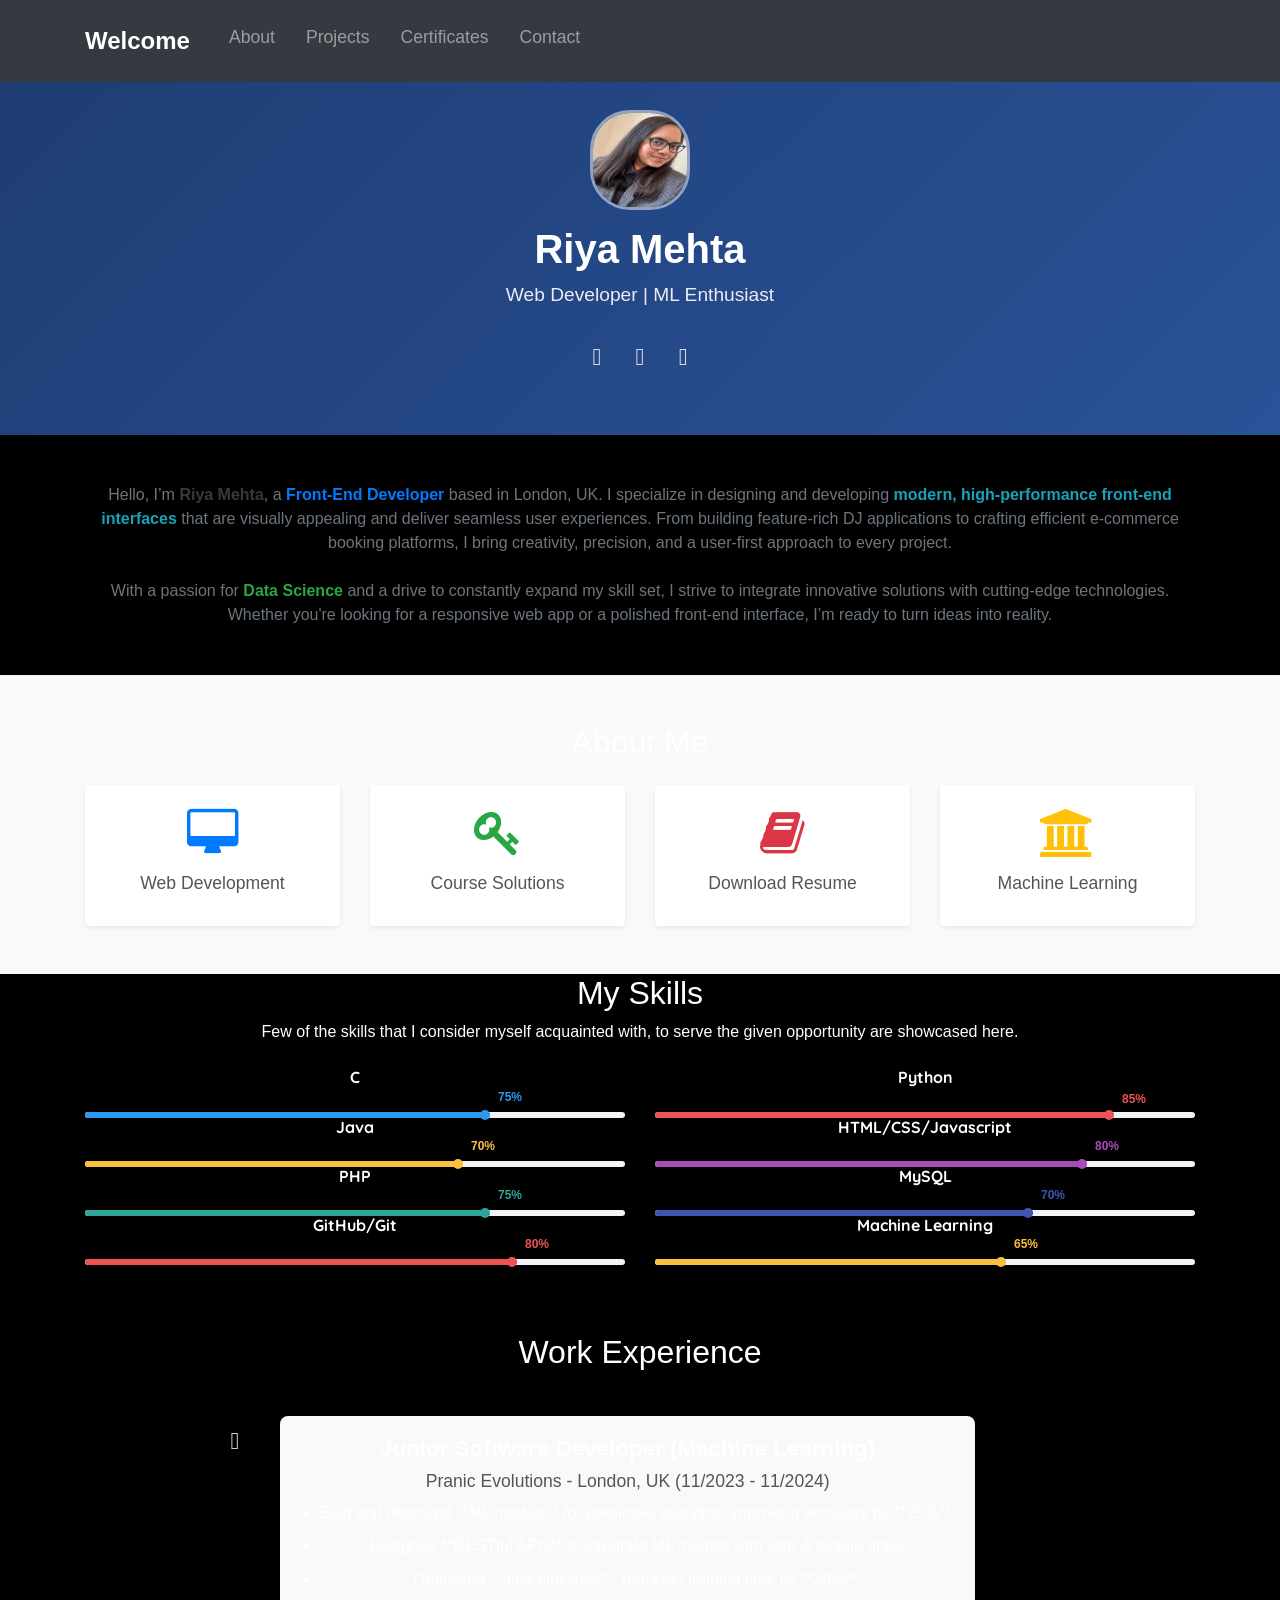
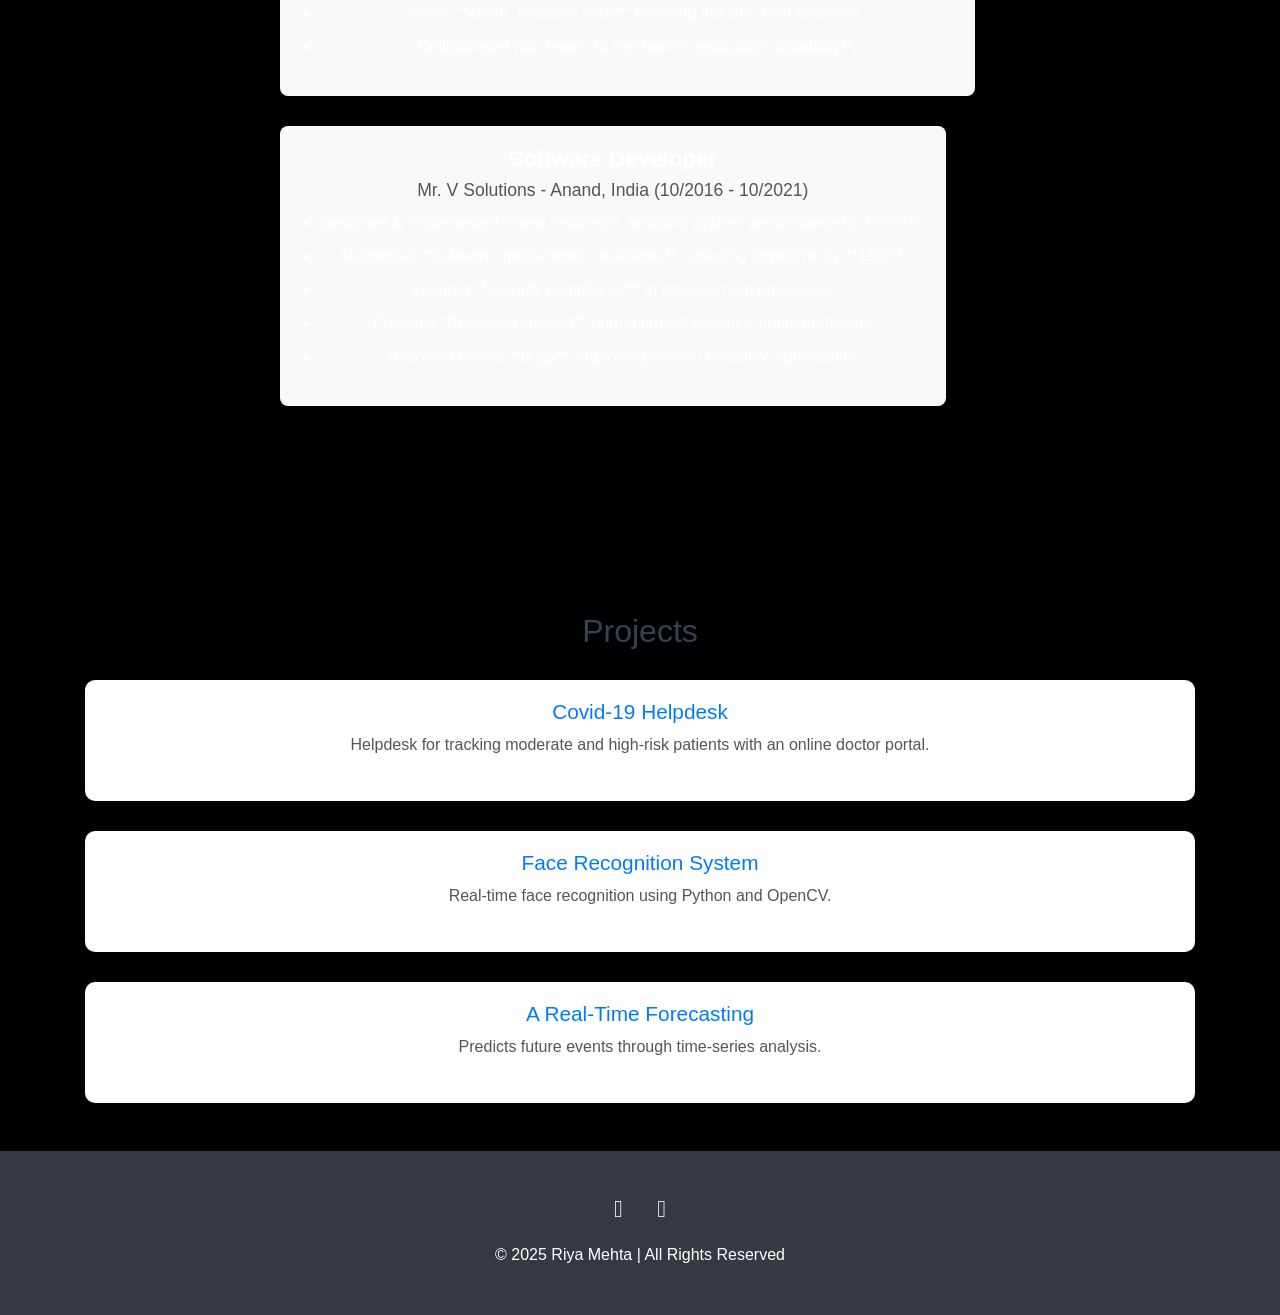
==== commit 060c5767: "Update index.html" ====
--- a/index.html
+++ b/index.html
@@ -6,7 +6,7 @@
     <title>Riya Mehta Portfolio</title>
 	<!-- Bootstrap & Fonts -->
     <meta http-equiv="X-UA-Compatible" content="IE=edge">
-<link rel="shortcut icon" href="https://img.icons8.com/color/48/000000/hearts.png" type="image/x-icon" />
+<link rel="shortcut icon" href="https://logo.png" type="image/x-icon" />
 <link rel="stylesheet" href="https://stackpath.bootstrapcdn.com/bootstrap/4.3.1/css/bootstrap.min.css"
             integrity="sha384-ggOyR0iXCbMQv3Xipma34MD+dH/1fQ784/j6cY/iJTQUOhcWr7x9JvoRxT2MZw1T" crossorigin="anonymous">
             <link rel="stylesheet" href="https://cdnjs.cloudflare.com/ajax/libs/font-awesome/4.7.0/css/font-awesome.min.css">
@@ -278,7 +278,6 @@
 <!-- Modern Footer -->
 <footer class="footer bg-dark text-white text-center py-4">
     <div class="container">
-        <h3>Contact Me</h3>
         <div class="social-icons mt-3">
             <a href="https://www.facebook.com/riy.mehta.5" class="icon facebook"><i class="fab fa-facebook"></i></a>
             <a href="mailto:riyamehta2095.rm@gmail.com" class="icon email"><i class="fas fa-envelope"></i></a>
--- a/css/style.css
+++ b/css/style.css
@@ -58,6 +58,7 @@
 .profile-img {
     width: 100px;
     height: 100px;
+    background : #00000;
     border-radius: 40%;
     border: 3px solid rgba(255, 255, 255, 0.5);
     transition: transform 0.3s ease-in-out, box-shadow 0.3s ease-in-out;
@@ -179,13 +180,14 @@
     align-items: flex-start;
     margin-bottom: 30px;
     position: relative;
+    
 }
 
 .timeline-icon {
     width: 50px;
     height: 50px;
-    background: #007bff;
-    color: black;
+    background: #fffff ;
+    color: #00000 ;
     border-radius: 50%;
     display: flex;
     align-items: center;
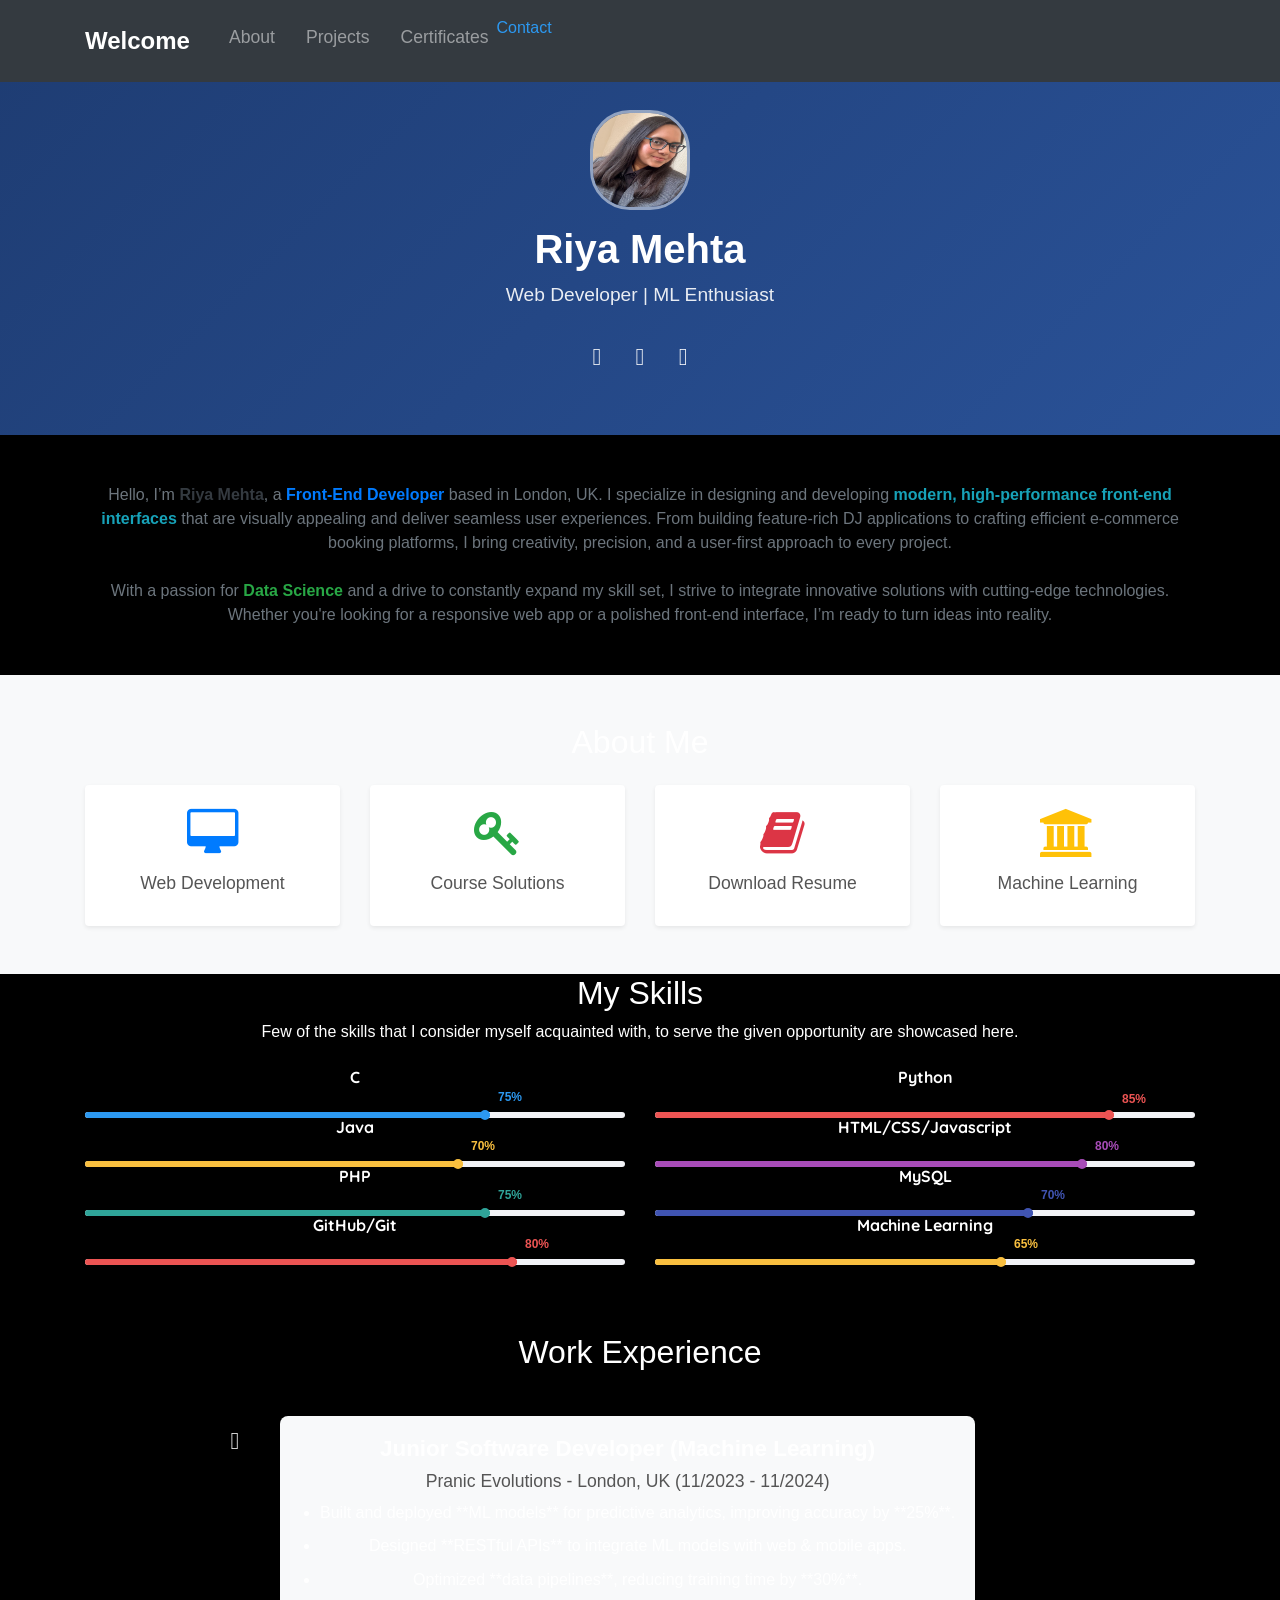
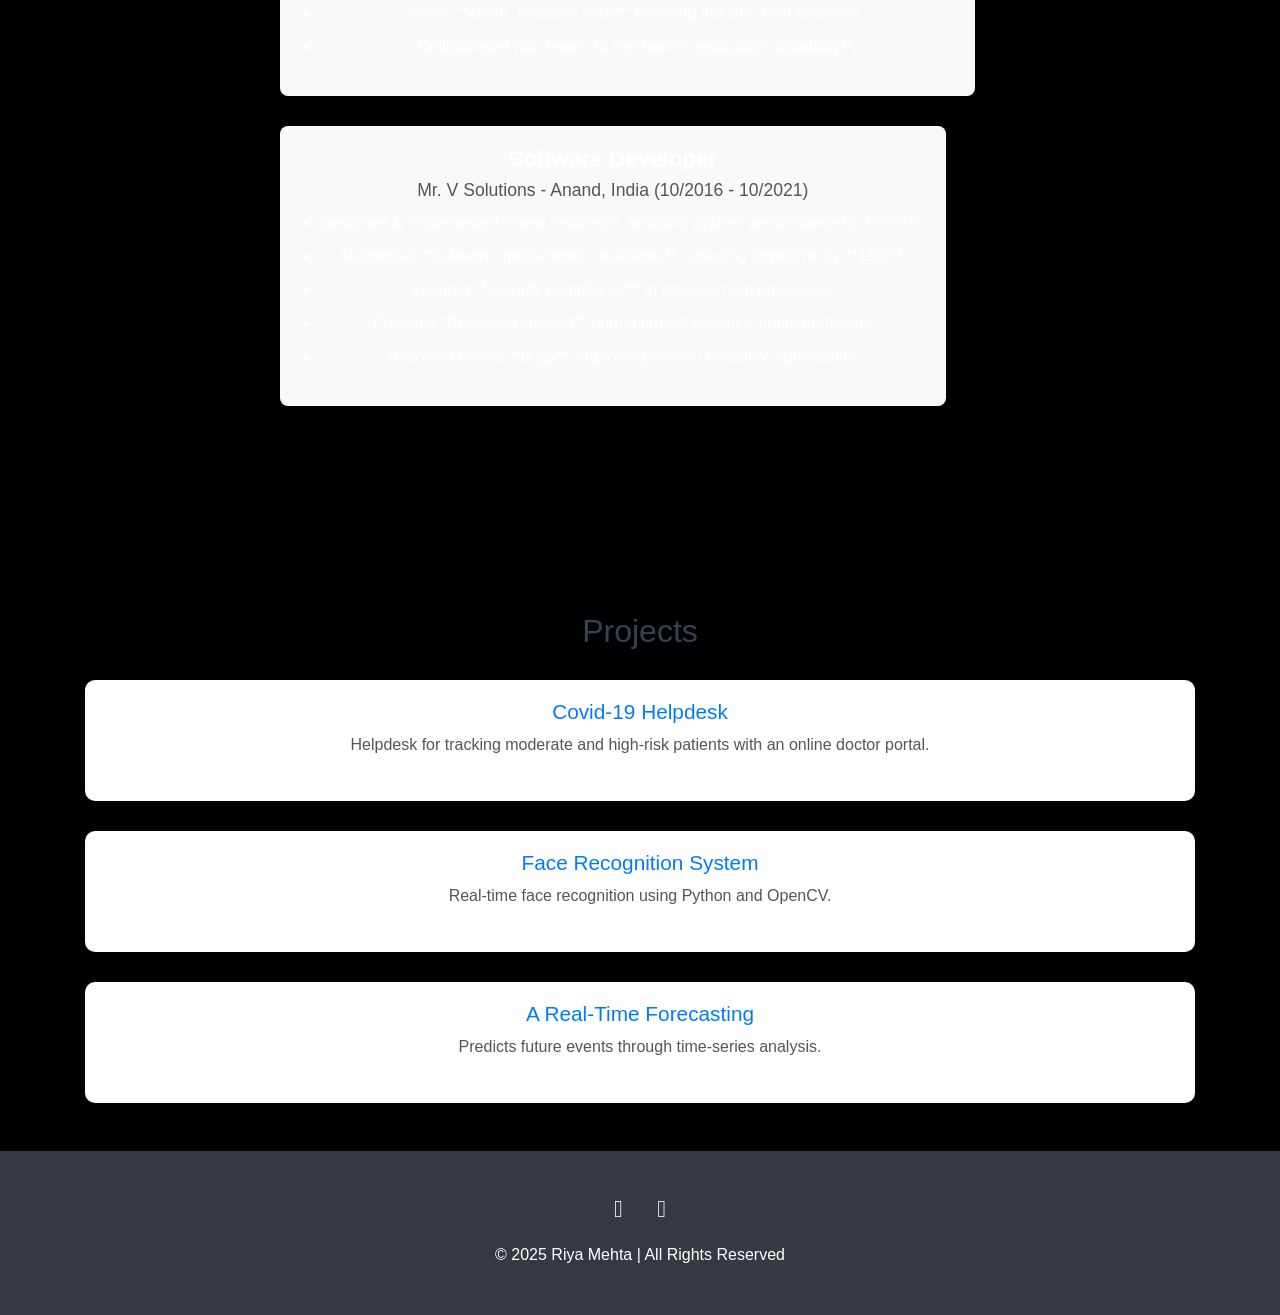
==== commit 81daa74f: "Update index.html" ====
--- a/index.html
+++ b/index.html
@@ -33,7 +33,7 @@
                     <li class="nav-item"><a class="nav-link" href="#about.html">About</a></li>
                     <li class="nav-item"><a class="nav-link" href="#projects.html">Projects</a></li>
                     <li class="nav-item"><a class="nav-link" href="#certificates.html">Certificates</a></li>
-                    <li class="nav-item"><a class="nav-link" href="#contact.html">Contact</a></li>
+                    <li class="nav-item"><a class="" href="#contact.html">Contact</a></li>
                 </ul>
             </div>
         </div>
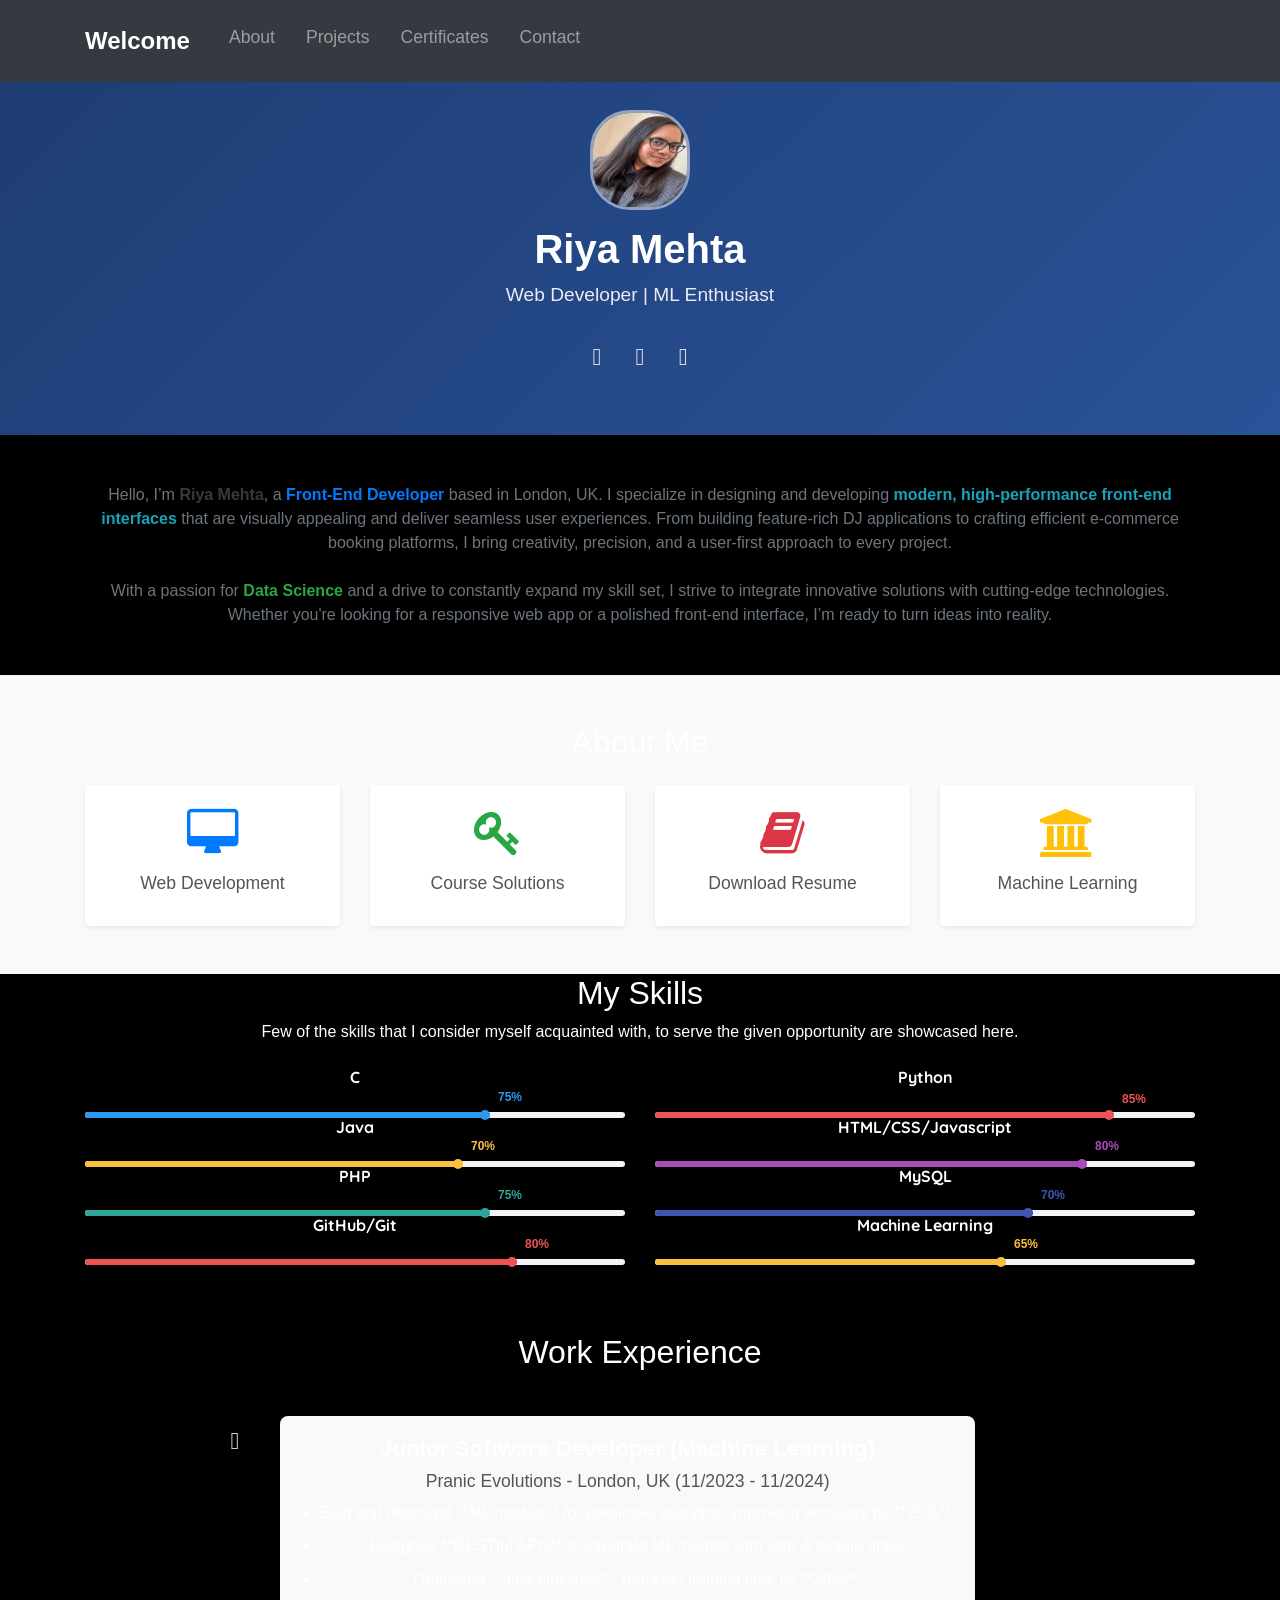
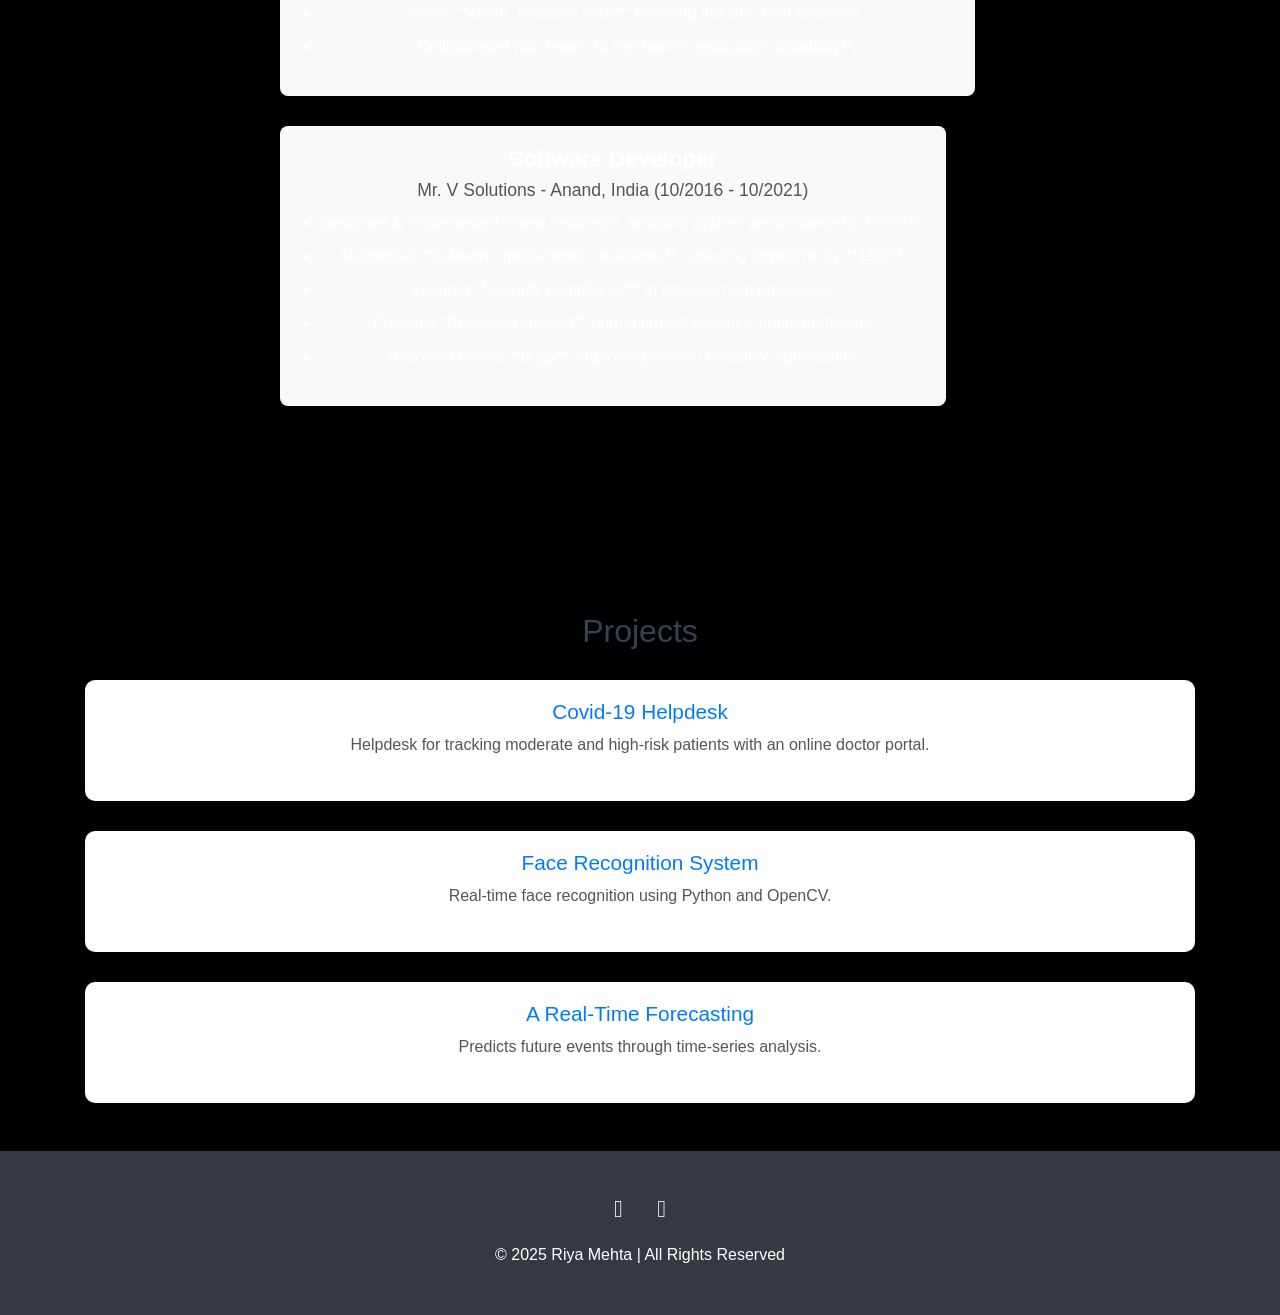
==== commit 82e68b03: "Update index.html" ====
--- a/index.html
+++ b/index.html
@@ -33,7 +33,7 @@
                     <li class="nav-item"><a class="nav-link" href="#about.html">About</a></li>
                     <li class="nav-item"><a class="nav-link" href="#projects.html">Projects</a></li>
                     <li class="nav-item"><a class="nav-link" href="#certificates.html">Certificates</a></li>
-                    <li class="nav-item"><a class="" href="#contact.html">Contact</a></li>
+                    <li class="nav-item"><a class="nav-link" href="https://github.com/21-ri/por/blob/main/contact.html">Contact</a></li>
                 </ul>
             </div>
         </div>
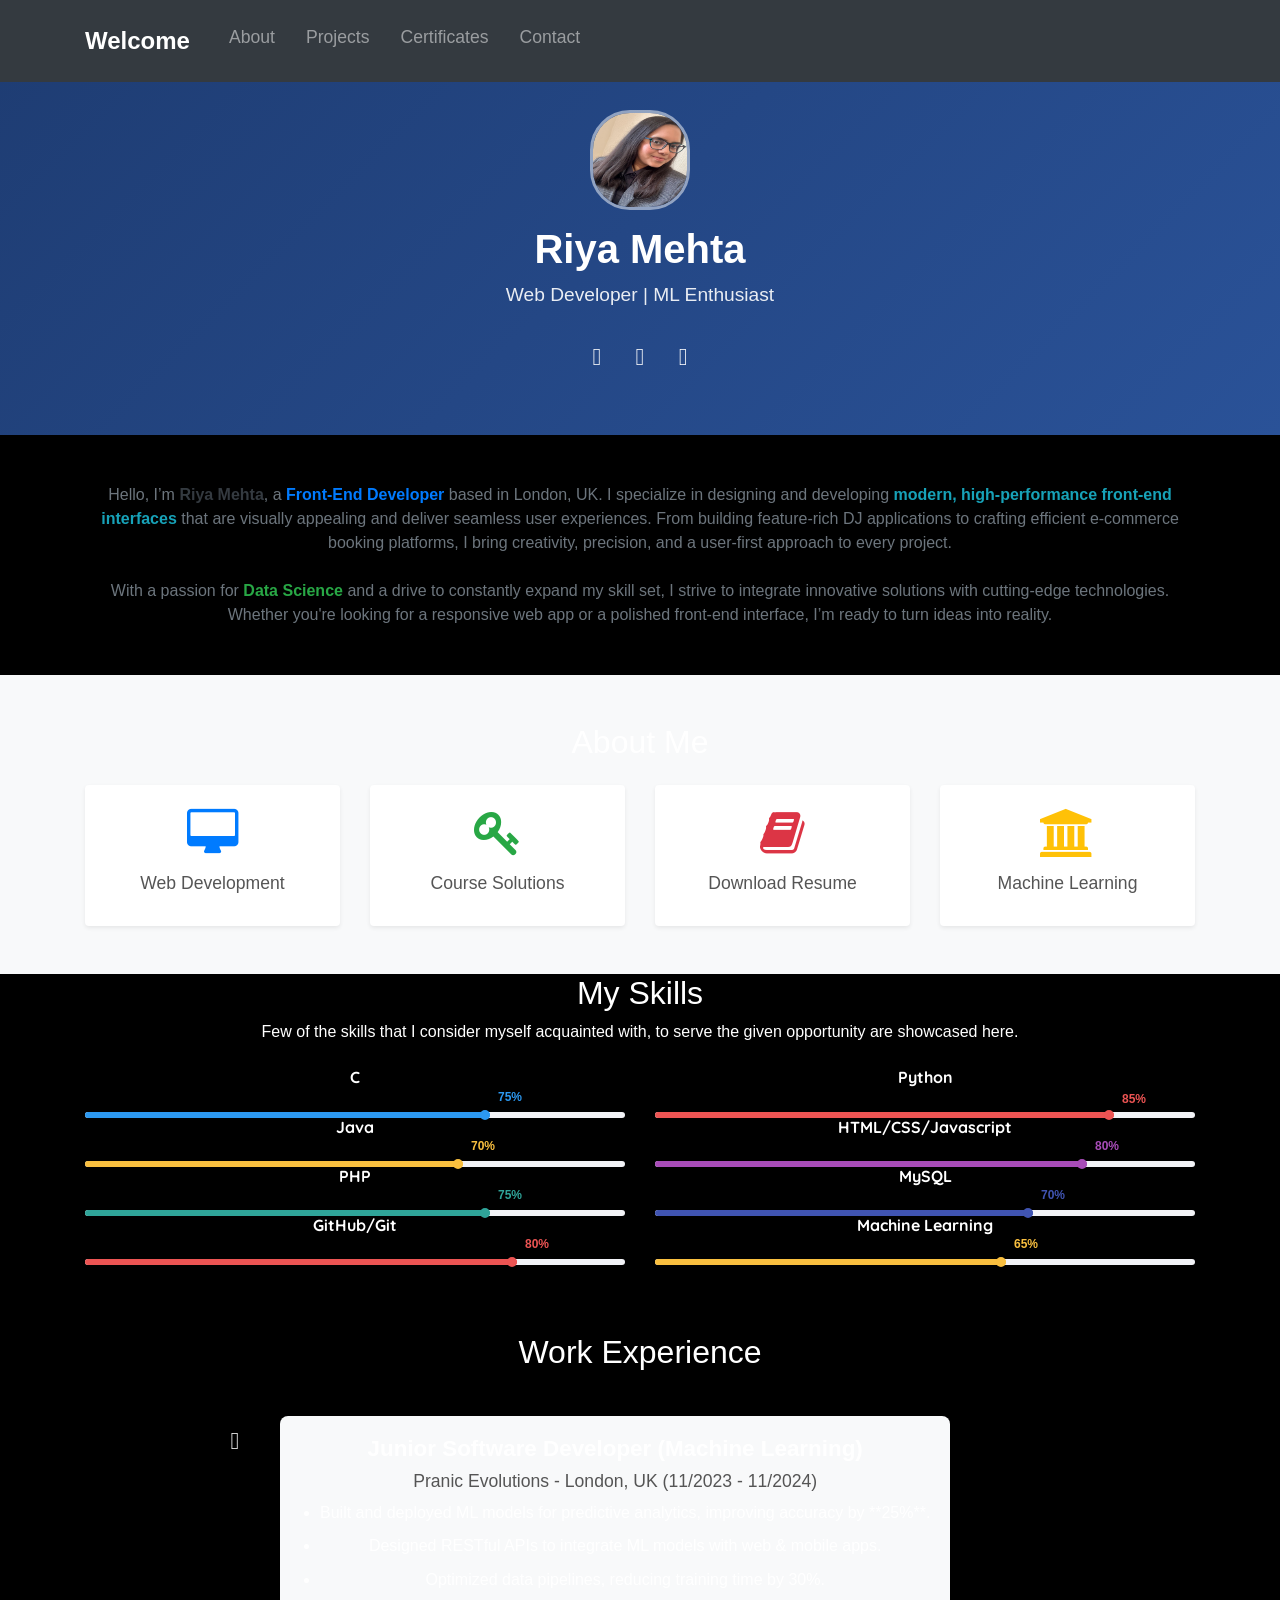
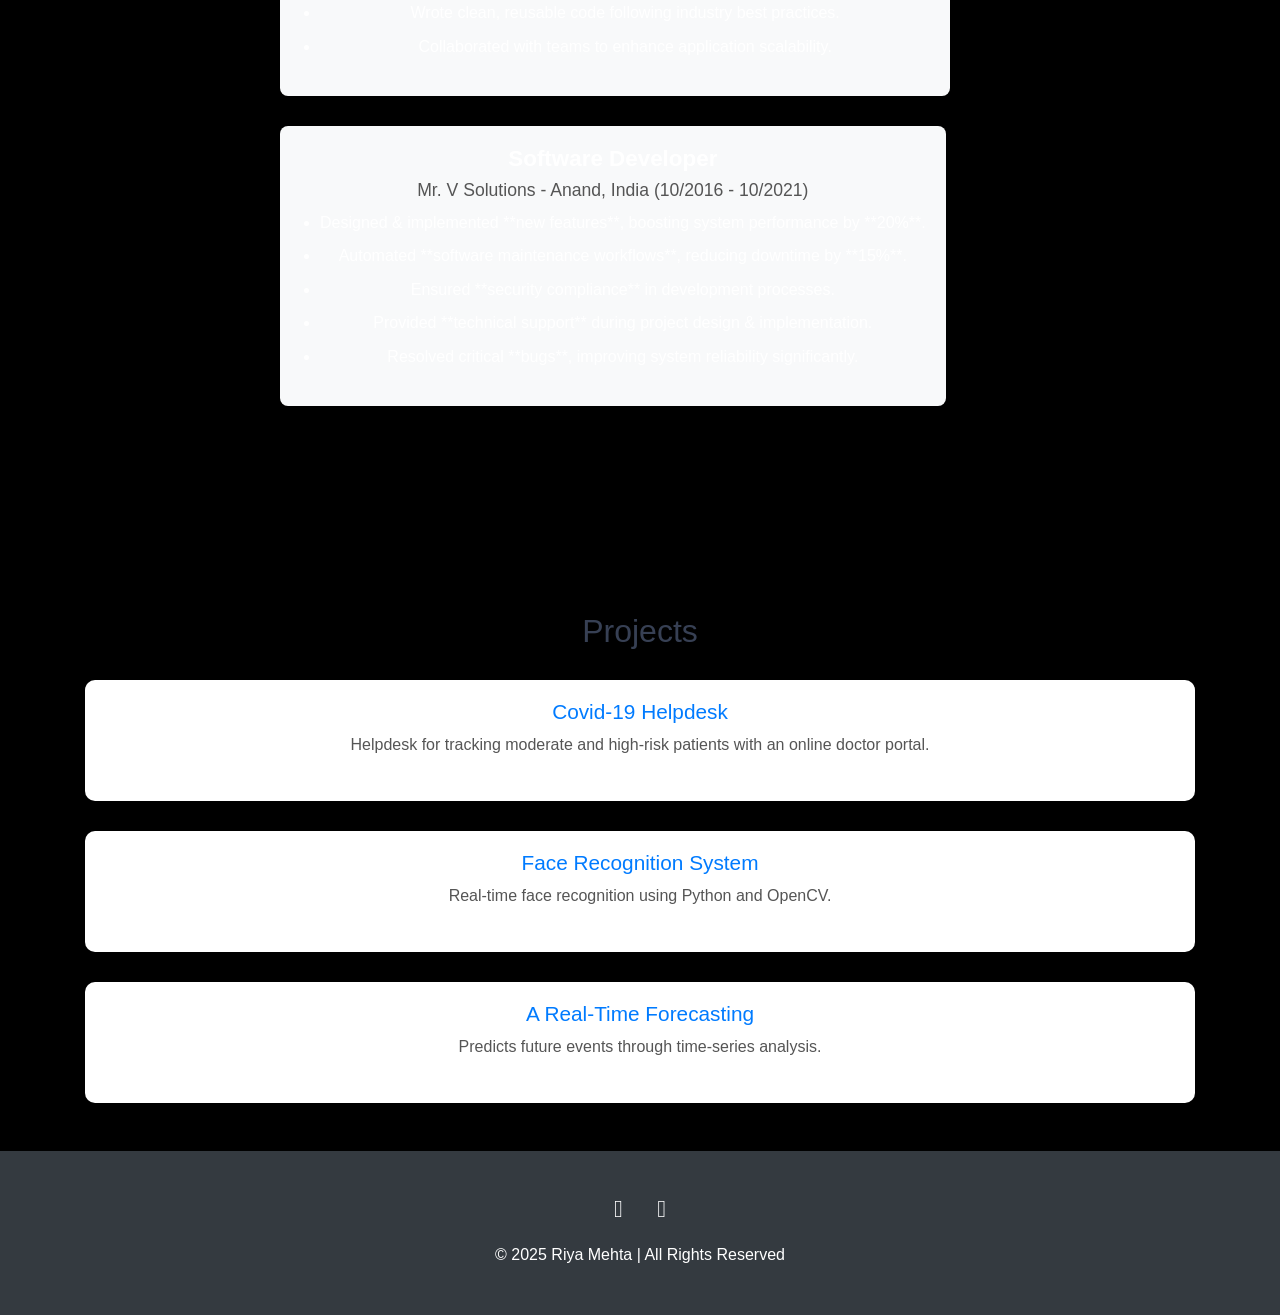
==== commit dbc6e26c: "Update index.html" ====
--- a/index.html
+++ b/index.html
@@ -155,11 +155,11 @@
                         <h3>Junior Software Developer (Machine Learning)</h3>
                         <h4>Pranic Evolutions - London, UK (11/2023 - 11/2024)</h4>
                         <ul>
-                            <li>Built and deployed **ML models** for predictive analytics, improving accuracy by **25%**.</li>
-                            <li>Designed **RESTful APIs** to integrate ML models with web & mobile apps.</li>
-                            <li>Optimized **data pipelines**, reducing training time by **30%**.</li>
-                            <li>Wrote **clean, reusable code** following industry best practices.</li>
-                            <li>Collaborated with teams to **enhance application scalability**.</li>
+                            <li>Built and deployed ML models for predictive analytics, improving accuracy by **25%**.</li>
+                            <li>Designed RESTful APIs to integrate ML models with web & mobile apps.</li>
+                            <li>Optimized data pipelines, reducing training time by 30%.</li>
+                            <li>Wrote clean, reusable code following industry best practices.</li>
+                            <li>Collaborated with teams to enhance application scalability.</li>
                         </ul>
                     </div>
                 </div>
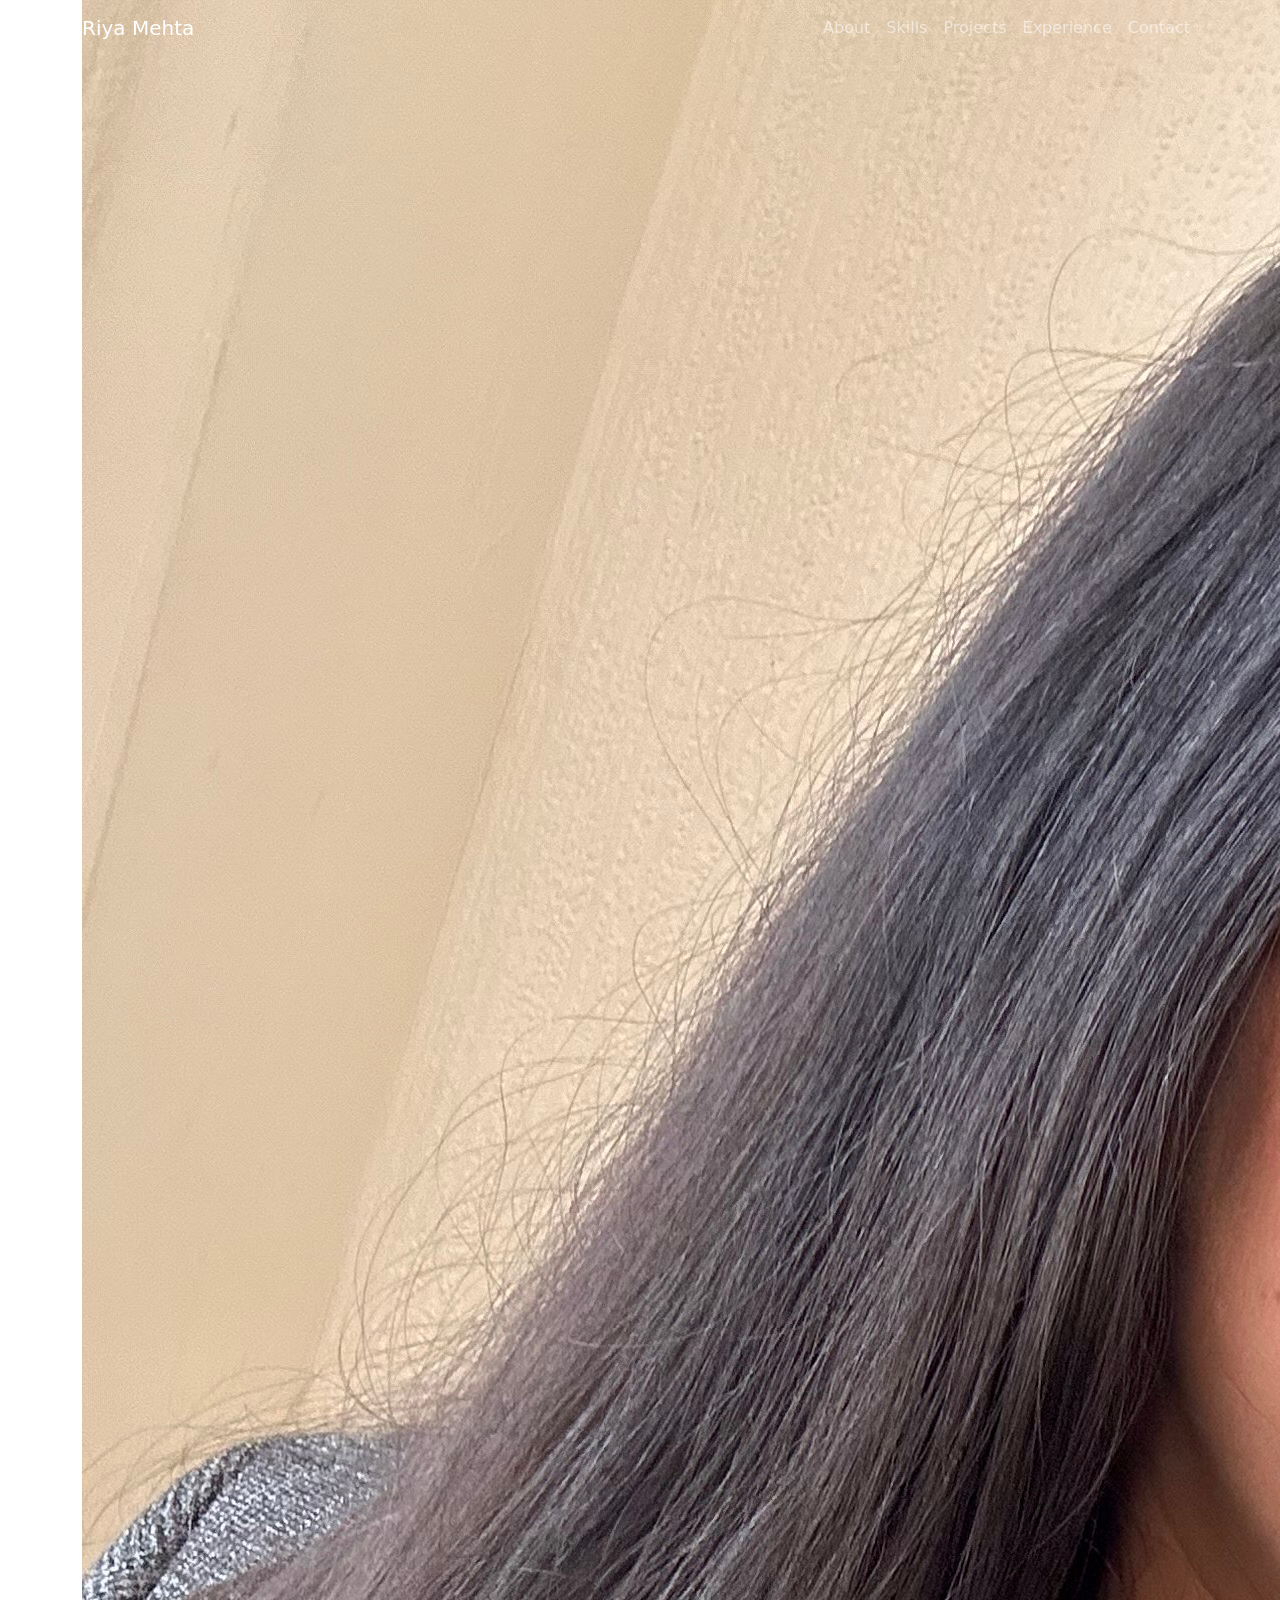
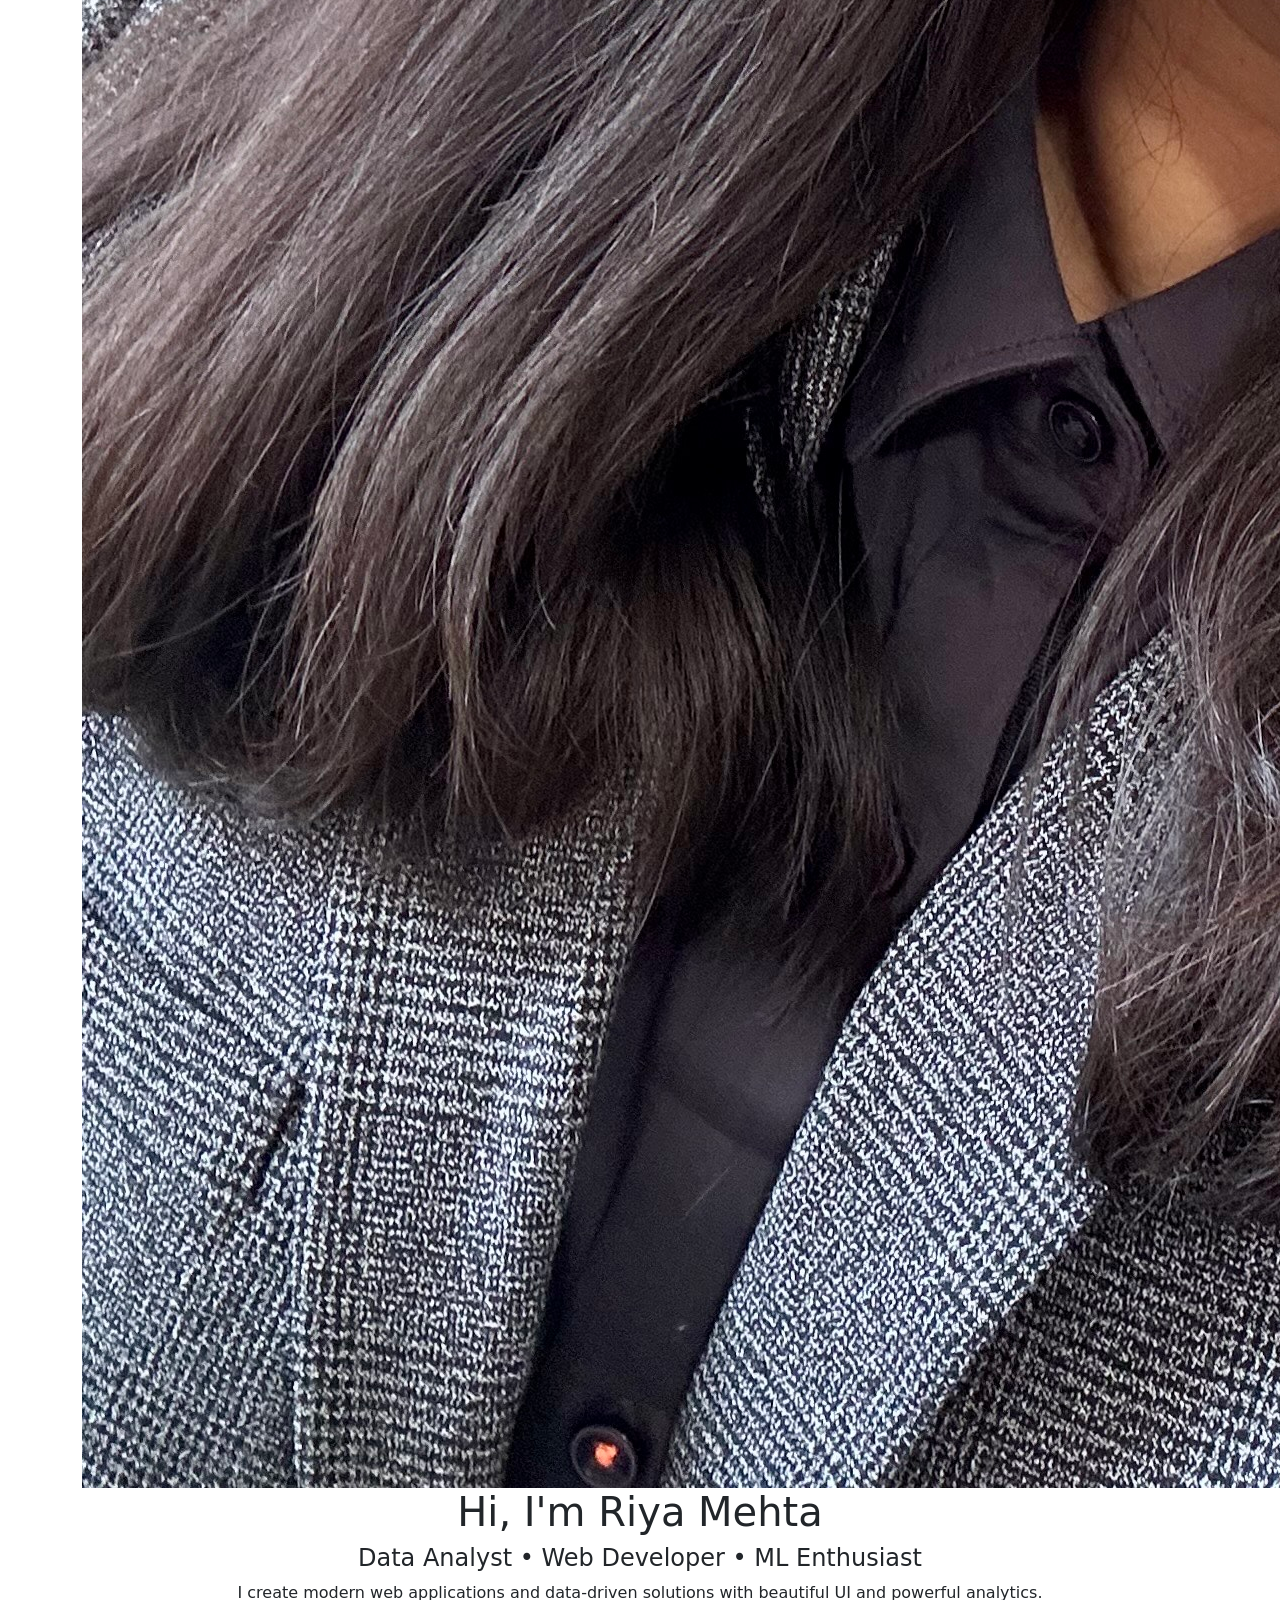
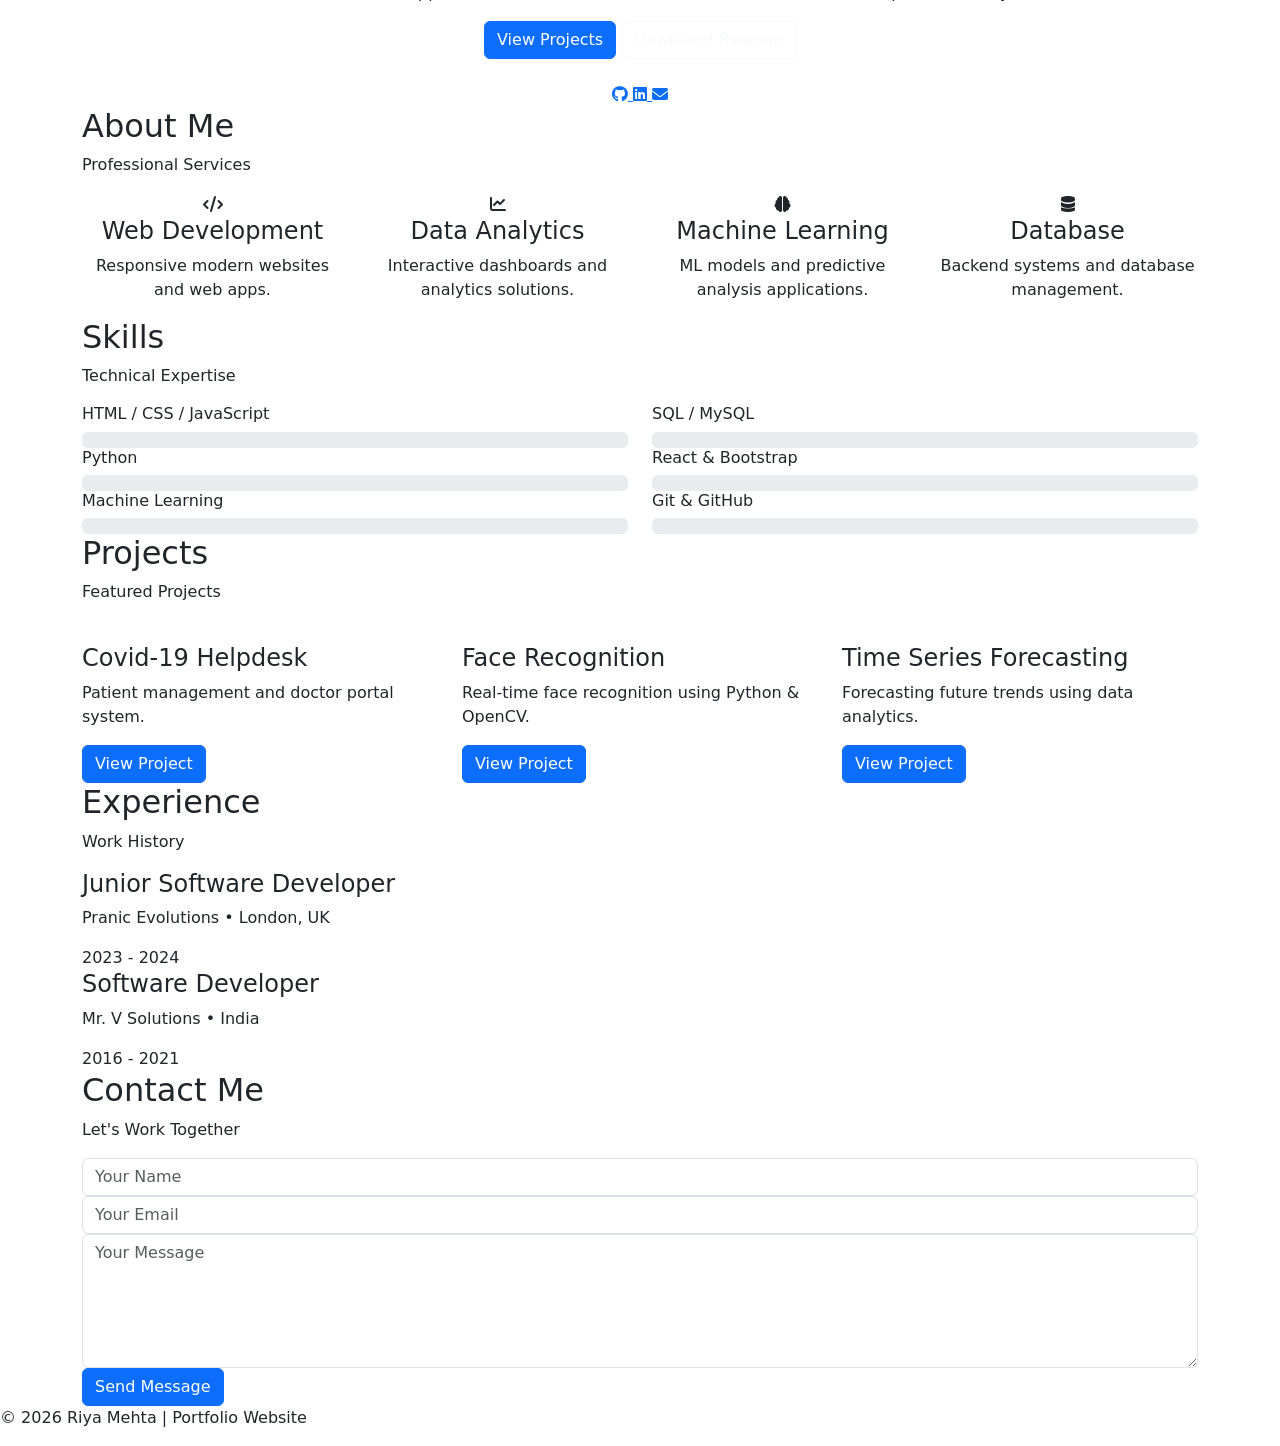
==== commit bd51370c: "Update index.html" ====
--- a/index.html
+++ b/index.html
@@ -1,288 +1,386 @@
 <!DOCTYPE html>
 <html lang="en">
 <head>
-    <meta charset="UTF-8">
-    <meta name="viewport" content="width=device-width, initial-scale=1.0">
-    <title>Riya Mehta Portfolio</title>
-	<!-- Bootstrap & Fonts -->
-    <meta http-equiv="X-UA-Compatible" content="IE=edge">
-<link rel="shortcut icon" href="https://logo.png" type="image/x-icon" />
-<link rel="stylesheet" href="https://stackpath.bootstrapcdn.com/bootstrap/4.3.1/css/bootstrap.min.css"
-            integrity="sha384-ggOyR0iXCbMQv3Xipma34MD+dH/1fQ784/j6cY/iJTQUOhcWr7x9JvoRxT2MZw1T" crossorigin="anonymous">
-            <link rel="stylesheet" href="https://cdnjs.cloudflare.com/ajax/libs/font-awesome/4.7.0/css/font-awesome.min.css">
-        <link rel='stylesheet' href='https://fonts.googleapis.com/css?family=Indie+Flower'>
-        <link rel='stylesheet' href='https://maxcdn.bootstrapcdn.com/font-awesome/4.5.0/css/font-awesome.min.css'>
-        <link href="https://fonts.googleapis.com/css?family=Quicksand:300,400,500,700" rel="stylesheet">
-        <link href="https://fonts.googleapis.com/css?family=Playfair+Display:400,400i,700" rel="stylesheet">
-
-        <link rel="stylesheet" href="css/style.css">
-        <link rel="stylesheet" href="css/animate.css">
-        <link rel="stylesheet" href="css/flexslider.css">
-        <link rel="stylesheet" href="css/services.css">
-
-    </head>
-    <body> <!-- Navigation Menu -->
-    <nav class="navbar navbar-expand-lg navbar-dark bg-dark fixed-top">
-        <div class="container">
-            <a class="navbar-brand" href="#">Welcome</a>
-            <button class="navbar-toggler" type="button" data-bs-toggle="collapse" data-bs-target="#navbarNav">
-                <span class="navbar-toggler-icon"></span>
-            </button>
-            <div class="collapse navbar-collapse" id="navbarNav">
-                <ul class="navbar-nav ms-auto">
-                    <li class="nav-item"><a class="nav-link" href="#about.html">About</a></li>
-                    <li class="nav-item"><a class="nav-link" href="#projects.html">Projects</a></li>
-                    <li class="nav-item"><a class="nav-link" href="#certificates.html">Certificates</a></li>
-                    <li class="nav-item"><a class="nav-link" href="https://github.com/21-ri/por/blob/main/contact.html">Contact</a></li>
-                </ul>
-            </div>
-        </div>
-    </nav>
-    <header class="header text-center">
-    <div class="container">
-        <img class="profile-img" src="img/myphoto.jpeg" alt="Profile">
-        <h1 class="name">Riya Mehta</h1>
-        <p class="tagline">Web Developer | ML Enthusiast</p>
-        <div class="social-icons">
-            <a href="https://github.com/21-ri" class="icon github"><i class="fab fa-github"></i></a>
-            <a href="https://www.youtube.com/channel/UCoXu9qyuPBVsBDLr-6SK8CA" class="icon youtube"><i class="fab fa-youtube"></i></a>
-            <a href="https://www.linkedin.com/in/riya-mehtap" class="icon linkedin"><i class="fab fa-linkedin"></i></a>
-        </div>
-    </div>
-</header>
- <div class="content container p-4 shadow-lg rounded">
-    <h2 class="section-title text-center mb-4"></h2>
-    <p class="summary-text text-muted fs-5">
-        Hello, I’m <strong class="text-dark">Riya Mehta</strong>, a <strong class="text-primary">Front-End Developer</strong> based in London, UK. I specialize in designing and developing 
-        <strong class="text-info">modern, high-performance front-end interfaces</strong> that are visually appealing and deliver seamless user experiences. From building feature-rich DJ applications 
-        to crafting efficient e-commerce booking platforms, I bring creativity, precision, and a user-first approach to every project.
-    </p>
-    <p class="summary-text text-muted fs-5">
-        With a passion for <strong class="text-success">Data Science</strong> and a drive to constantly expand my skill set, I strive to integrate innovative solutions with cutting-edge technologies. 
-        Whether you're looking for a responsive web app or a polished front-end interface, I’m ready to turn ideas into reality.
-    </p>
-</div>
-
-   <section class="colorlib-about py-5 bg-light" data-section="about">
-    <div class="container">
-        <h2 class="text-center mb-4">About Me</h2>
-        <div class="row row-cols-1 row-cols-md-2 row-cols-lg-4 g-4">
-            
-            <div class="col">
-                <a href="web_projects/index.html" class="text-decoration-none">
-                    <div class="card text-center shadow-sm p-4 border-0 service-box">
-                        <i class="fa fa-desktop fa-3x text-primary mb-3"></i>
-                        <h4 class="fw-bold">Web Development</h4>
-                    </div>
-                </a>
-            </div>
-
-            <div class="col">
-                <a href="web_projects/index2.html" class="text-decoration-none">
-                    <div class="card text-center shadow-sm p-4 border-0 service-box">
-                        <i class="fa fa-key fa-3x text-success mb-3"></i>
-                        <h4 class="fw-bold">Course Solutions</h4>
-                    </div>
-                </a>
-            </div>
-
-            <div class="col">
-                <a href="web_projects/index3.html" class="text-decoration-none">
-                    <div class="card text-center shadow-sm p-4 border-0 service-box">
-                        <i class="fa fa-book fa-3x text-danger mb-3"></i>
-                        <h4 class="fw-bold">Download Resume</h4>
-                    </div>
-                </a>
-            </div>
-
-            <div class="col">
-                <a href="web_projects/index4.html" class="text-decoration-none">
-                    <div class="card text-center shadow-sm p-4 border-0 service-box">
-                        <i class="fa fa-university fa-3x text-warning mb-3"></i>
-                        <h4 class="fw-bold">Machine Learning</h4>
-                    </div>
-                </a>
-            </div>
-
-        </div>
-    </div>
-</section>
-
-    <section class="skills-call-container" class="text-center mb-4>
-        <!-- Skills Section -->
-        <div id="skills-section" >
-          <h2> My Skills </h2>
-          <p class="animate-box" data-animate-effect="fadeInLeft">Few of the skills that I consider myself
-            acquainted with, to serve the given opportunity are showcased here.</p>
-        <div class="container">
-            <div class="row">
-                <script type="text/javascript">
-                    var skills = ["C", "Python", "Java", "HTML/CSS/Javascript", "PHP", "MySQL", "GitHub/Git",
-                        "Machine Learning"
-                    ];
-                    var value = [75, 85, 70, 80, 75, 70, 80, 65];
-                    for (let i = 0; i < skills.length; i++) {
-                        var dir = (i % 2 == 0) ? "Right" : "Left";
-                        document.write(
-                            '<div class="col-md-6 animate-box" data-animate-effect="fadeIn' + dir + '">\
-                          <div class="progress-wrap">\
-                              <h3>' + skills[i] + '</h3>\
-                              <div class="progress">\
-                                  <div class="progress-bar color-' + (i + 1) +
-                            '" role="progressbar" aria-valuenow="' + value[i] +
-                            '" aria-valuemin="0" aria-valuemax="100" style="width:' + value[i] + '%">\
-                                      <span>' + value[i] + '%</span>\
-                                  </div>\
-                              </div>\
-                          </div>\
-                      </div>');
-                    }
-
-                </script>
-            </div>
-        </div></div>
-    
-<section id="work-experience" class="content py-5">
-    <div class="container">
-        <div class="experience-container">
-            <h2 class="text-center mb-4">Work Experience</h2>
-
-            <div class="timeline">
-                <!-- Job 1: Pranic Evolutions -->
-                <div class="timeline-item">
-                    <div class="timeline-icon"><i class="fas fa-code"></i></div>
-                    <div class="timeline-content">
-                        <h3>Junior Software Developer (Machine Learning)</h3>
-                        <h4>Pranic Evolutions - London, UK (11/2023 - 11/2024)</h4>
-                        <ul>
-                            <li>Built and deployed ML models for predictive analytics, improving accuracy by **25%**.</li>
-                            <li>Designed RESTful APIs to integrate ML models with web & mobile apps.</li>
-                            <li>Optimized data pipelines, reducing training time by 30%.</li>
-                            <li>Wrote clean, reusable code following industry best practices.</li>
-                            <li>Collaborated with teams to enhance application scalability.</li>
-                        </ul>
-                    </div>
-                </div>
-
-                <!-- Job 2: Mr. V Solutions -->
-                <div class="timeline-item">
-                    <div class="timeline-icon"><i class="fas fa-laptop-code"></i></div>
-                    <div class="timeline-content">
-                        <h3>Software Developer</h3>
-                        <h4>Mr. V Solutions - Anand, India (10/2016 - 10/2021)</h4>
-                        <ul>
-                            <li>Designed & implemented **new features**, boosting system performance by **20%**.</li>
-                            <li>Automated **software maintenance workflows**, reducing downtime by **15%**.</li>
-                            <li>Ensured **security compliance** in development processes.</li>
-                            <li>Provided **technical support** during project design & implementation.</li>
-                            <li>Resolved critical **bugs**, improving system reliability significantly.</li>
-                        </ul>
-                    </div>
-                </div>
-            </div>
-        </div>
-    </div>
-</section>
-
-
-                <div class="container">
-                    <div class="row">
-                        <div class="col-md-12">
-                            <div class="timeline-centered">
-                                <script type="text/javascript">
-                                    var timeSpan = ["May 2018 - June 2018", "May 2019 - June 2019",
-                                        
-                                     ];
-                                    
-                                  
-                                    var internType = [ "Wordpress Project",
-                                        "Online Thearte Ticket System"
-                                    ];
-                                    var descriptions = [
-                                        "Project on developing eCommerce website using Wordpress.",
-                                        "Online ticket booking system using html,css and javascript ."   
-										];
-									var urls = [ " https://github.com/21-ri/Spd-Sales--wordpress.gitss"https://github.com/21-ri/OnlineThearteTicketSystem.git"
-									      
-									];
-                                    var iclass = ["code", "user"];
-                                    var color = [5, 1, 2];
-                                    for (let i = 0; i < AT.length; i++) {
-                                        var dir = (i % 2 == 0) ? "Right" : "Left";
-                                        document.write(
-                                            '<article class="timeline-entry animate-box" data-animate-effect="fadeIn' +
-                                            dir + '">\
-										<div class="timeline-entry-inner">\
-											<div class="timeline-icon color-' + color[i] + '">\
-												<i class="fa fa-' + iclass[i] + '"></i>\
-											</div>\
-											<div class="timeline-label">\
-												<h2><a href="#">' + AT[i] + '</a> <span>' + timeSpan[i] + '</span></h2>\
-												<p><strong><a href="#">' + internType[i] + '</a></strong>\
-													<br> ' + descriptions[i] + '</p>\
-												<p></p>\
-											</div>\
-										</div>\
-									</article>');
-                                    }
-
-                                </script>
-                                <article class="timeline-entry begin animate-box" data-animate-effect="fadeInBottom">
-                                    
-                                    </div>
-                                </article>
-                            </div>
-                        </div>
-                    </div>
-                </div>
-                <div>
-        </section>
-
-<!-- Projects Section with Slider -->
-<section id="projects" class="content py-5">
-    <div class="container">
-        <h2 class="text-center mb-4">Projects</h2>
-        <div class="owl-carousel projects-slider">
-            <div class="project-card">
-                <a href="https://github.com/21-ri/covid19.git" target="_blank">
-                    <div class="project-content">
-                        <h4>Covid-19 Helpdesk</h4>
-                        <p>Helpdesk for tracking moderate and high-risk patients with an online doctor portal.</p>
-                    </div>
-                </a>
-            </div>
-
-            <div class="project-card">
-                <a href="https://github.com/21-ri/Face-Recognition-using-Python.git" target="_blank">
-                    <div class="project-content">
-                        <h4>Face Recognition System</h4>
-                        <p>Real-time face recognition using Python and OpenCV.</p>
-                    </div>
-                </a>
-            </div>
-
-            <div class="project-card">
-                <a href="https://github.com/21-ri/Time-Series-Forecasting-.git" target="_blank">
-                    <div class="project-content">
-                        <h4>A Real-Time Forecasting</h4>
-                        <p>Predicts future events through time-series analysis.</p>
-                    </div>
-                </a>
-            </div>
-        </div>
-    </div>
-</section>
-	   
-
-    </body>
-<!-- Modern Footer -->
-<footer class="footer bg-dark text-white text-center py-4">
-    <div class="container">
-        <div class="social-icons mt-3">
-            <a href="https://www.facebook.com/riy.mehta.5" class="icon facebook"><i class="fab fa-facebook"></i></a>
-            <a href="mailto:riyamehta2095.rm@gmail.com" class="icon email"><i class="fas fa-envelope"></i></a>
-        </div>
-        <p class="mt-3">&copy; 2025 Riya Mehta | All Rights Reserved</p>
-    </div>
-</footer>
+  <meta charset="UTF-8" />
+  <meta name="viewport" content="width=device-width, initial-scale=1.0"/>
+  <title>Riya Mehta | Portfolio</title>
+
+  <!-- Bootstrap -->
+  <link
+    href="https://cdn.jsdelivr.net/npm/bootstrap@5.3.3/dist/css/bootstrap.min.css"
+    rel="stylesheet"
+  />
+
+  <!-- Font Awesome -->
+  <link
+    rel="stylesheet"
+    href="https://cdnjs.cloudflare.com/ajax/libs/font-awesome/6.5.2/css/all.min.css"
+  />
+
+  <!-- Google Font -->
+  <link
+    href="https://fonts.googleapis.com/css2?family=Poppins:wght@300;400;500;600;700&display=swap"
+    rel="stylesheet"
+  />
+
+  <!-- Custom CSS -->
+  <link rel="stylesheet" href="style.css" />
+</head>
+
+<body>
+
+  <!-- Navbar -->
+  <nav class="navbar navbar-expand-lg fixed-top navbar-dark">
+    <div class="container">
+      <a class="navbar-brand" href="#">Riya Mehta</a>
+
+      <button
+        class="navbar-toggler"
+        type="button"
+        data-bs-toggle="collapse"
+        data-bs-target="#navMenu"
+      >
+        <span class="navbar-toggler-icon"></span>
+      </button>
+
+      <div class="collapse navbar-collapse" id="navMenu">
+        <ul class="navbar-nav ms-auto">
+          <li class="nav-item"><a href="#about" class="nav-link">About</a></li>
+          <li class="nav-item"><a href="#skills" class="nav-link">Skills</a></li>
+          <li class="nav-item"><a href="#projects" class="nav-link">Projects</a></li>
+          <li class="nav-item"><a href="#experience" class="nav-link">Experience</a></li>
+          <li class="nav-item"><a href="#contact" class="nav-link">Contact</a></li>
+        </ul>
+      </div>
+    </div>
+  </nav>
+
+  <!-- Hero -->
+  <section class="hero text-center">
+    <div class="container">
+
+      <img src="img/myphoto.jpeg" alt="Profile" class="profile-img">
+
+      <h1>Hi, I'm <span>Riya Mehta</span></h1>
+
+      <h4>Data Analyst • Web Developer • ML Enthusiast</h4>
+
+      <p>
+        I create modern web applications and data-driven solutions
+        with beautiful UI and powerful analytics.
+      </p>
+
+      <div class="hero-btns">
+        <a href="#projects" class="btn btn-primary">
+          View Projects
+        </a>
+
+        <a href="resume.pdf" class="btn btn-outline-light">
+          Download Resume
+        </a>
+      </div>
+
+      <div class="social-icons mt-4">
+        <a href="https://github.com/21-ri">
+          <i class="fab fa-github"></i>
+        </a>
+
+        <a href="#">
+          <i class="fab fa-linkedin"></i>
+        </a>
+
+        <a href="#">
+          <i class="fas fa-envelope"></i>
+        </a>
+      </div>
+
+    </div>
+  </section>
+
+  <!-- About -->
+  <section id="about">
+    <div class="container">
+
+      <div class="section-title">
+        <h2>About Me</h2>
+        <p>Professional Services</p>
+      </div>
+
+      <div class="row g-4">
+
+        <div class="col-md-3">
+          <div class="about-card text-center">
+            <i class="fas fa-code"></i>
+            <h4>Web Development</h4>
+            <p>Responsive modern websites and web apps.</p>
+          </div>
+        </div>
+
+        <div class="col-md-3">
+          <div class="about-card text-center">
+            <i class="fas fa-chart-line"></i>
+            <h4>Data Analytics</h4>
+            <p>Interactive dashboards and analytics solutions.</p>
+          </div>
+        </div>
+
+        <div class="col-md-3">
+          <div class="about-card text-center">
+            <i class="fas fa-brain"></i>
+            <h4>Machine Learning</h4>
+            <p>ML models and predictive analysis applications.</p>
+          </div>
+        </div>
+
+        <div class="col-md-3">
+          <div class="about-card text-center">
+            <i class="fas fa-database"></i>
+            <h4>Database</h4>
+            <p>Backend systems and database management.</p>
+          </div>
+        </div>
+
+      </div>
+    </div>
+  </section>
+
+  <!-- Skills -->
+  <section id="skills">
+    <div class="container">
+
+      <div class="section-title">
+        <h2>Skills</h2>
+        <p>Technical Expertise</p>
+      </div>
+
+      <div class="row">
+
+        <div class="col-md-6">
+
+          <div class="skill-box">
+            <h6>HTML / CSS / JavaScript</h6>
+            <div class="progress">
+              <div class="progress-bar" data-width="95%"></div>
+            </div>
+          </div>
+
+          <div class="skill-box">
+            <h6>Python</h6>
+            <div class="progress">
+              <div class="progress-bar" data-width="90%"></div>
+            </div>
+          </div>
+
+          <div class="skill-box">
+            <h6>Machine Learning</h6>
+            <div class="progress">
+              <div class="progress-bar" data-width="85%"></div>
+            </div>
+          </div>
+
+        </div>
+
+        <div class="col-md-6">
+
+          <div class="skill-box">
+            <h6>SQL / MySQL</h6>
+            <div class="progress">
+              <div class="progress-bar" data-width="88%"></div>
+            </div>
+          </div>
+
+          <div class="skill-box">
+            <h6>React & Bootstrap</h6>
+            <div class="progress">
+              <div class="progress-bar" data-width="92%"></div>
+            </div>
+          </div>
+
+          <div class="skill-box">
+            <h6>Git & GitHub</h6>
+            <div class="progress">
+              <div class="progress-bar" data-width="90%"></div>
+            </div>
+          </div>
+
+        </div>
+
+      </div>
+    </div>
+  </section>
+
+  <!-- Projects -->
+  <section id="projects">
+    <div class="container">
+
+      <div class="section-title">
+        <h2>Projects</h2>
+        <p>Featured Projects</p>
+      </div>
+
+      <div class="row g-4">
+
+        <div class="col-md-4">
+          <div class="project-card">
+
+            <img
+              src="https://images.unsplash.com/photo-1581091226825-a6a2a5aee158"
+              alt=""
+            />
+
+            <div class="project-content">
+              <h4>Covid-19 Helpdesk</h4>
+
+              <p>
+                Patient management and doctor portal system.
+              </p>
+
+              <a
+                href="https://github.com/21-ri/covid19.git"
+                class="btn btn-primary"
+              >
+                View Project
+              </a>
+            </div>
+
+          </div>
+        </div>
+
+        <div class="col-md-4">
+          <div class="project-card">
+
+            <img
+              src="https://images.unsplash.com/photo-1516321318423-f06f85e504b3"
+              alt=""
+            />
+
+            <div class="project-content">
+              <h4>Face Recognition</h4>
+
+              <p>
+                Real-time face recognition using Python & OpenCV.
+              </p>
+
+              <a
+                href="https://github.com/21-ri/Face-Recognition-using-Python.git"
+                class="btn btn-primary"
+              >
+                View Project
+              </a>
+            </div>
+
+          </div>
+        </div>
+
+        <div class="col-md-4">
+          <div class="project-card">
+
+            <img
+              src="https://images.unsplash.com/photo-1451187580459-43490279c0fa"
+              alt=""
+            />
+
+            <div class="project-content">
+              <h4>Time Series Forecasting</h4>
+
+              <p>
+                Forecasting future trends using data analytics.
+              </p>
+
+              <a
+                href="https://github.com/21-ri/Time-Series-Forecasting-.git"
+                class="btn btn-primary"
+              >
+                View Project
+              </a>
+            </div>
+
+          </div>
+        </div>
+
+      </div>
+    </div>
+  </section>
+
+  <!-- Experience -->
+  <section id="experience">
+    <div class="container">
+
+      <div class="section-title">
+        <h2>Experience</h2>
+        <p>Work History</p>
+      </div>
+
+      <div class="timeline">
+
+        <div class="timeline-item">
+          <h4>Junior Software Developer</h4>
+          <p>Pranic Evolutions • London, UK</p>
+          <span>2023 - 2024</span>
+        </div>
+
+        <div class="timeline-item">
+          <h4>Software Developer</h4>
+          <p>Mr. V Solutions • India</p>
+          <span>2016 - 2021</span>
+        </div>
+
+      </div>
+    </div>
+  </section>
+
+  <!-- Contact -->
+  <section id="contact">
+    <div class="container">
+
+      <div class="section-title">
+        <h2>Contact Me</h2>
+        <p>Let's Work Together</p>
+      </div>
+
+      <div class="contact-box">
+
+        <form>
+
+          <input
+            type="text"
+            class="form-control"
+            placeholder="Your Name"
+          />
+
+          <input
+            type="email"
+            class="form-control"
+            placeholder="Your Email"
+          />
+
+          <textarea
+            rows="5"
+            class="form-control"
+            placeholder="Your Message"
+          ></textarea>
+
+          <button class="btn btn-primary">
+            Send Message
+          </button>
+
+        </form>
+
+      </div>
+
+    </div>
+  </section>
+
+  <!-- Footer -->
+  <footer>
+    <p>© 2026 Riya Mehta | Portfolio Website</p>
+  </footer>
+
+  <!-- Bootstrap JS -->
+  <script src="https://cdn.jsdelivr.net/npm/bootstrap@5.3.3/dist/js/bootstrap.bundle.min.js"></script>
+
+  <!-- Custom JS -->
+  <script src="script.js"></script>
+
+</body>
 </html>
